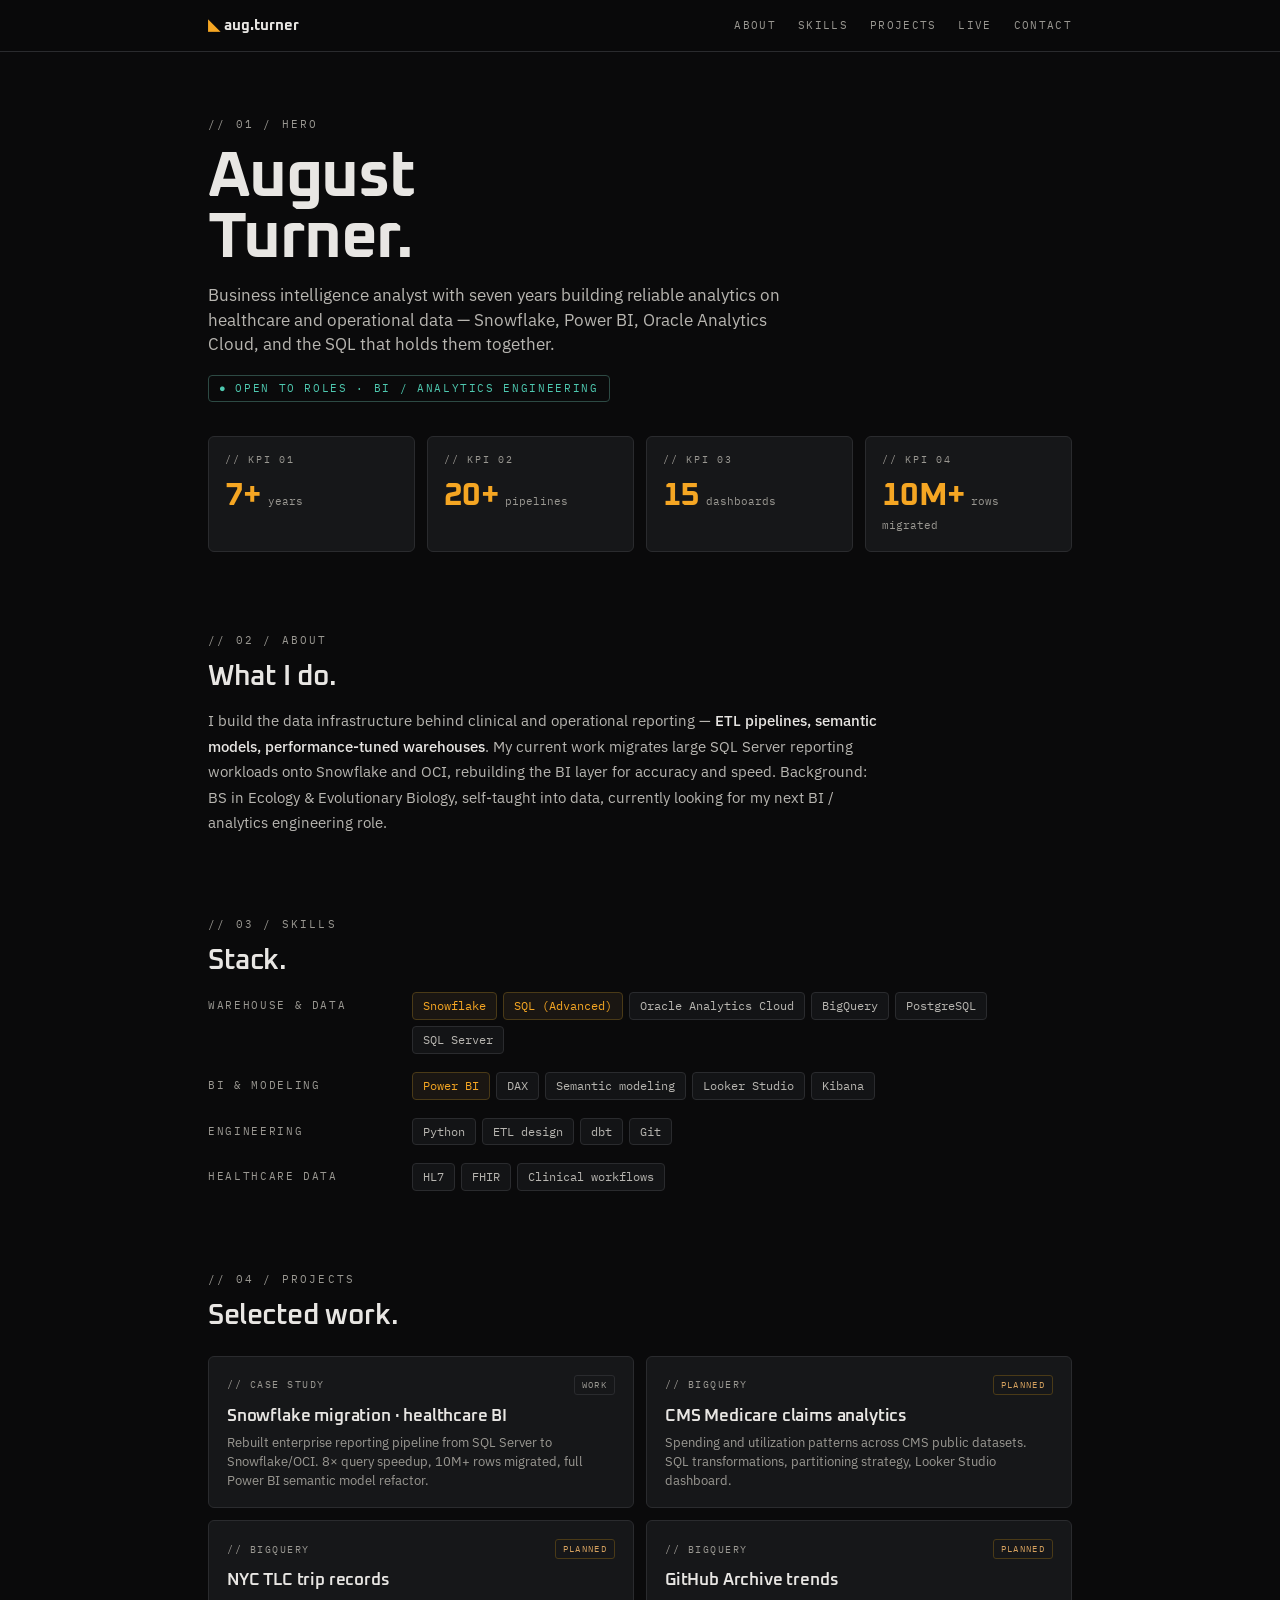
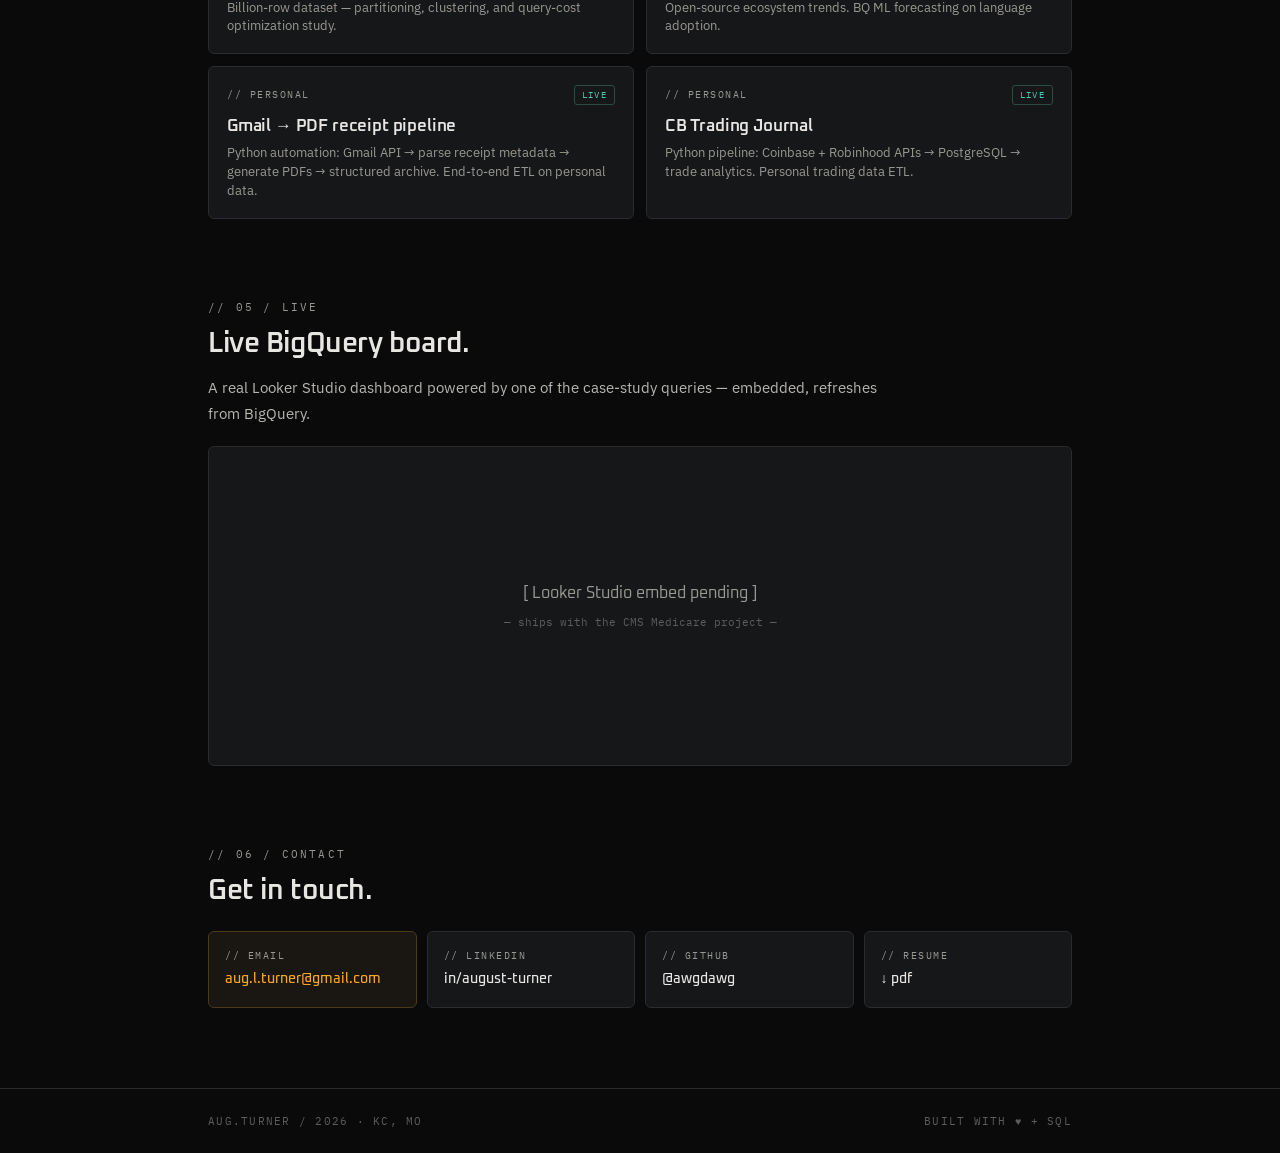
==== index.html @ 04459413 "Add resume PDF + OG image + social meta tags Copy BIA2_resume.pdf to assets/, generate og-image.png " ====
<!doctype html>
<html lang="en">
<head>
  <meta charset="utf-8">
  <meta name="viewport" content="width=device-width,initial-scale=1">
  <title>August Turner · BI / analytics engineering</title>
  <meta name="description" content="Business intelligence analyst with seven years building reliable analytics on healthcare and operational data.">
  <meta property="og:type" content="website">
  <meta property="og:title" content="August Turner · BI / analytics engineering">
  <meta property="og:description" content="Business intelligence analyst with seven years building reliable analytics on healthcare and operational data.">
  <meta property="og:url" content="https://augustturner.dev">
  <meta property="og:image" content="https://augustturner.dev/assets/og-image.png">
  <meta name="twitter:card" content="summary_large_image">
  <meta name="twitter:title" content="August Turner · BI / analytics engineering">
  <meta name="twitter:description" content="Business intelligence analyst with seven years building reliable analytics on healthcare and operational data.">
  <meta name="twitter:image" content="https://augustturner.dev/assets/og-image.png">
  <link rel="stylesheet" href="assets/styles.css">
</head>
<body>
  <nav class="nav">
    <div class="container nav-inner">
      <a href="#" class="nav-brand">aug.turner</a>
      <ul class="nav-links">
        <li><a href="#about">About</a></li>
        <li><a href="#skills">Skills</a></li>
        <li><a href="#projects">Projects</a></li>
        <li><a href="#live">Live</a></li>
        <li><a href="#contact">Contact</a></li>
      </ul>
    </div>
  </nav>

  <main>
    <section id="hero" class="container section hero">
  <div class="section-label">// 01 / hero</div>
  <h1 class="hero-name">August<br>Turner.</h1>
  <p class="hero-tagline">Business intelligence analyst with seven years building reliable analytics on healthcare and operational data — Snowflake, Power BI, Oracle Analytics Cloud, and the SQL that holds them together.</p>
  <span class="status-pill">Open to roles · BI / Analytics Engineering</span>

  <div class="kpi-grid">
    <div class="kpi"><div class="kpi-top"><span>// kpi 01</span></div><div><span class="kpi-val" data-target="7" data-suffix="+">7+</span><span class="kpi-unit">years</span></div></div>
    <div class="kpi"><div class="kpi-top"><span>// kpi 02</span></div><div><span class="kpi-val" data-target="20" data-suffix="+">20+</span><span class="kpi-unit">pipelines</span></div></div>
    <div class="kpi"><div class="kpi-top"><span>// kpi 03</span></div><div><span class="kpi-val" data-target="15">15</span><span class="kpi-unit">dashboards</span></div></div>
    <div class="kpi"><div class="kpi-top"><span>// kpi 04</span></div><div><span class="kpi-val" data-target="10" data-suffix="M+">10M+</span><span class="kpi-unit">rows migrated</span></div></div>
  </div>
</section>
    <section id="about" class="container section">
  <div class="section-label">// 02 / about</div>
  <h2 class="section-title">What I do.</h2>
  <p class="prose">
    I build the data infrastructure behind clinical and operational reporting — <strong>ETL pipelines, semantic models, performance-tuned warehouses</strong>. My current work migrates large SQL Server reporting workloads onto Snowflake and OCI, rebuilding the BI layer for accuracy and speed. Background: BS in Ecology &amp; Evolutionary Biology, self-taught into data, currently looking for my next BI / analytics engineering role.
  </p>
</section>
    <section id="skills" class="container section">
  <div class="section-label">// 03 / skills</div>
  <h2 class="section-title">Stack.</h2>
  <div class="skills-grid">
    <div class="skill-group-label">Warehouse &amp; data</div>
    <div class="pill-row">
      <span class="pill strong">Snowflake</span>
      <span class="pill strong">SQL (Advanced)</span>
      <span class="pill">Oracle Analytics Cloud</span>
      <span class="pill">BigQuery</span>
      <span class="pill">PostgreSQL</span>
      <span class="pill">SQL Server</span>
    </div>

    <div class="skill-group-label">BI &amp; modeling</div>
    <div class="pill-row">
      <span class="pill strong">Power BI</span>
      <span class="pill">DAX</span>
      <span class="pill">Semantic modeling</span>
      <span class="pill">Looker Studio</span>
      <span class="pill">Kibana</span>
    </div>

    <div class="skill-group-label">Engineering</div>
    <div class="pill-row">
      <span class="pill">Python</span>
      <span class="pill">ETL design</span>
      <span class="pill">dbt</span>
      <span class="pill">Git</span>
    </div>

    <div class="skill-group-label">Healthcare data</div>
    <div class="pill-row">
      <span class="pill">HL7</span>
      <span class="pill">FHIR</span>
      <span class="pill">Clinical workflows</span>
    </div>
  </div>
</section>
    <section id="projects" class="container section">
  <div class="section-label">// 04 / projects</div>
  <h2 class="section-title">Selected work.</h2>
  <div class="proj-grid">
    <a class="proj" href="projects/snowflake-migration.html">
      <div class="proj-top"><span>// case study</span><span class="badge work">work</span></div>
      <h3 class="proj-title">Snowflake migration · healthcare BI</h3>
      <p class="proj-desc">Rebuilt enterprise reporting pipeline from SQL Server to Snowflake/OCI. 8× query speedup, 10M+ rows migrated, full Power BI semantic model refactor.</p>
    </a>
    <a class="proj" href="projects/cms-medicare.html">
      <div class="proj-top"><span>// bigquery</span><span class="badge planned">planned</span></div>
      <h3 class="proj-title">CMS Medicare claims analytics</h3>
      <p class="proj-desc">Spending and utilization patterns across CMS public datasets. SQL transformations, partitioning strategy, Looker Studio dashboard.</p>
    </a>
    <a class="proj" href="projects/nyc-taxi.html">
      <div class="proj-top"><span>// bigquery</span><span class="badge planned">planned</span></div>
      <h3 class="proj-title">NYC TLC trip records</h3>
      <p class="proj-desc">Billion-row dataset — partitioning, clustering, and query-cost optimization study.</p>
    </a>
    <a class="proj" href="projects/github-archive.html">
      <div class="proj-top"><span>// bigquery</span><span class="badge planned">planned</span></div>
      <h3 class="proj-title">GitHub Archive trends</h3>
      <p class="proj-desc">Open-source ecosystem trends. BQ ML forecasting on language adoption.</p>
    </a>
    <a class="proj" href="projects/receipts-pipeline.html">
      <div class="proj-top"><span>// personal</span><span class="badge live">live</span></div>
      <h3 class="proj-title">Gmail → PDF receipt pipeline</h3>
      <p class="proj-desc">Python automation: Gmail API → parse receipt metadata → generate PDFs → structured archive. End-to-end ETL on personal data.</p>
    </a>
    <a class="proj" href="projects/cb-trading-journal.html">
      <div class="proj-top"><span>// personal</span><span class="badge live">live</span></div>
      <h3 class="proj-title">CB Trading Journal</h3>
      <p class="proj-desc">Python pipeline: Coinbase + Robinhood APIs → PostgreSQL → trade analytics. Personal trading data ETL.</p>
    </a>
  </div>
</section>
    <section id="live" class="container section">
  <div class="section-label">// 05 / live</div>
  <h2 class="section-title">Live BigQuery board.</h2>
  <p class="prose" style="margin-bottom: 20px;">A real Looker Studio dashboard powered by one of the case-study queries — embedded, refreshes from BigQuery.</p>
  <div class="bq-embed" id="bq-embed">
    <div class="bq-placeholder">
      <div class="bq-placeholder-title">[ Looker Studio embed pending ]</div>
      <div class="bq-placeholder-sub">— ships with the CMS Medicare project —</div>
    </div>
  </div>
</section>
    <section id="contact" class="container section">
  <div class="section-label">// 06 / contact</div>
  <h2 class="section-title">Get in touch.</h2>
  <div class="contact-grid">
    <a class="contact-card cta" href="mailto:aug.l.turner@gmail.com">
      <div class="contact-label">// email</div>
      <div class="contact-val">aug.l.turner@gmail.com</div>
    </a>
    <a class="contact-card" href="https://linkedin.com/in/august-turner-702518123" target="_blank" rel="noopener">
      <div class="contact-label">// linkedin</div>
      <div class="contact-val">in/august-turner</div>
    </a>
    <a class="contact-card" href="https://github.com/awgdawg" target="_blank" rel="noopener">
      <div class="contact-label">// github</div>
      <div class="contact-val">@awgdawg</div>
    </a>
    <a class="contact-card" href="assets/resume.pdf" download>
      <div class="contact-label">// resume</div>
      <div class="contact-val">↓ pdf</div>
    </a>
  </div>
</section>
  </main>

  <footer class="footer">
    <div class="container footer-inner">
      <span>aug.turner / 2026 · KC, MO</span>
      <span>built with ♥ + SQL</span>
    </div>
  </footer>
  <script src="assets/app.js" defer></script>
</body>
</html>
---- assets/styles.css ----
@import url('https://fonts.googleapis.com/css2?family=Oxanium:wght@400;500;600;700&family=IBM+Plex+Mono:wght@400;500&family=IBM+Plex+Sans:wght@400;500;600&display=swap');

:root {
  --bg: #0a0a0b;
  --surface: #161719;
  --surface-deep: #0d0e10;
  --border: #2a2b2e;
  --border-strong: #4a3a17;
  --text: #e8e6e3;
  --text-muted: #b8b6b1;
  --text-dim: #9a9892;
  --text-faint: #5d5d5d;
  --accent: #f5a623;
  --accent-bg: #1a1612;
  --live: #4ec9b0;
  --live-border: #2d4a44;
  --sql-keyword: #c586c0;
  --sql-fn: #4ec9b0;
  --sql-string: #f5a623;

  --font-display: 'Oxanium', sans-serif;
  --font-body: 'IBM Plex Sans', sans-serif;
  --font-mono: 'IBM Plex Mono', monospace;

  --container-max: 920px;
  --container-pad: 28px;
}

*, *::before, *::after { box-sizing: border-box; }

html { scroll-behavior: smooth; }

body {
  margin: 0;
  background: var(--bg);
  color: var(--text);
  font-family: var(--font-body);
  font-size: 15px;
  line-height: 1.55;
  -webkit-font-smoothing: antialiased;
}

h1, h2, h3, h4 {
  font-family: var(--font-display);
  font-weight: 600;
  letter-spacing: -0.01em;
  margin: 0;
}

p { margin: 0; }
a { color: inherit; text-decoration: none; }

.container {
  max-width: var(--container-max);
  margin: 0 auto;
  padding: 0 var(--container-pad);
}

.mono { font-family: var(--font-mono); }
.display { font-family: var(--font-display); }

.section-label {
  font-family: var(--font-mono);
  font-size: 11px;
  letter-spacing: 0.2em;
  text-transform: uppercase;
  color: var(--text-dim);
  margin-bottom: 14px;
}

::selection { background: var(--accent); color: #0a0a0b; }

/* ===== Nav ===== */
.nav {
  position: sticky;
  top: 0;
  z-index: 50;
  background: rgba(10, 10, 11, 0.92);
  backdrop-filter: blur(8px);
  border-bottom: 1px solid var(--border);
}
.nav-inner {
  display: flex;
  align-items: center;
  justify-content: space-between;
  padding-top: 14px;
  padding-bottom: 14px;
}
.nav-brand {
  font-family: var(--font-display);
  font-weight: 700;
  font-size: 15px;
}
.nav-brand::before { content: '◣ '; color: var(--accent); }
.nav-links {
  display: flex;
  gap: 22px;
  list-style: none;
  padding: 0;
  margin: 0;
  font-family: var(--font-mono);
  font-size: 11px;
  letter-spacing: 0.12em;
  text-transform: uppercase;
}
.nav-links a {
  color: var(--text-dim);
  padding-bottom: 2px;
  border-bottom: 1px solid transparent;
  transition: color 0.15s, border-color 0.15s;
}
.nav-links a:hover { color: var(--text); }
.nav-links a.active { color: var(--text); border-bottom-color: var(--accent); }

/* ===== Section spacing ===== */
.section { padding-top: 56px; padding-bottom: 24px; }
.section-title { font-size: 28px; line-height: 1.05; letter-spacing: -0.015em; margin-bottom: 16px; }

/* ===== Footer ===== */
.footer {
  border-top: 1px solid var(--border);
  margin-top: 56px;
}
.footer-inner {
  display: flex;
  justify-content: space-between;
  padding-top: 24px;
  padding-bottom: 24px;
  font-family: var(--font-mono);
  font-size: 10.5px;
  color: var(--text-faint);
  letter-spacing: 0.12em;
  text-transform: uppercase;
}

/* ===== Hero ===== */
.hero { padding-top: 64px; }
.hero-name {
  font-family: var(--font-display);
  font-weight: 700;
  font-size: 64px;
  line-height: 0.95;
  letter-spacing: -0.025em;
  margin: 12px 0 14px;
}
.hero-tagline {
  font-size: 17px;
  line-height: 1.45;
  color: var(--text-muted);
  max-width: 580px;
}
.status-pill {
  display: inline-flex;
  align-items: center;
  gap: 8px;
  font-family: var(--font-mono);
  font-size: 11px;
  letter-spacing: 0.15em;
  color: var(--live);
  text-transform: uppercase;
  padding: 4px 10px;
  border: 1px solid var(--live-border);
  border-radius: 4px;
  margin-top: 18px;
}
.status-pill::before { content: '●'; animation: pulse 2s ease-in-out infinite; }
@keyframes pulse { 0%, 100% { opacity: 1; } 50% { opacity: 0.4; } }
@media (prefers-reduced-motion: reduce) {
  .status-pill::before { animation: none; }
}

/* ===== KPI grid ===== */
.kpi-grid {
  display: grid;
  grid-template-columns: repeat(4, 1fr);
  gap: 12px;
  margin-top: 34px;
}
.kpi {
  background: var(--surface);
  border: 1px solid var(--border);
  border-radius: 6px;
  padding: 16px;
  transition: border-color 0.15s;
}
.kpi:hover { border-color: var(--border-strong); }
.kpi-top {
  font-family: var(--font-mono);
  font-size: 9.5px;
  letter-spacing: 0.18em;
  text-transform: uppercase;
  color: var(--text-dim);
  margin-bottom: 12px;
  display: flex;
  justify-content: space-between;
}
.kpi-val {
  font-family: var(--font-display);
  font-weight: 700;
  font-size: 32px;
  color: var(--accent);
  line-height: 1;
  letter-spacing: -0.02em;
}
.kpi-unit {
  font-family: var(--font-mono);
  font-size: 11px;
  color: var(--text-dim);
  margin-left: 6px;
}

.prose {
  font-size: 15px;
  line-height: 1.7;
  color: var(--text-muted);
  max-width: 680px;
}
.prose strong { color: var(--text); font-weight: 500; }

/* ===== Skills Grid ===== */
.skills-grid {
  display: grid;
  grid-template-columns: 180px 1fr;
  gap: 18px 24px;
  align-items: start;
  margin-top: 8px;
}
.skill-group-label {
  font-family: var(--font-mono);
  font-size: 11px;
  letter-spacing: 0.15em;
  color: var(--text-dim);
  text-transform: uppercase;
  padding-top: 5px;
}
.pill-row {
  display: flex;
  flex-wrap: wrap;
  gap: 6px;
}
.pill {
  display: inline-block;
  padding: 4px 10px;
  border: 1px solid var(--border);
  border-radius: 4px;
  font-family: var(--font-mono);
  font-size: 11.5px;
  color: var(--text-muted);
  background: #131416;
}
.pill.strong {
  color: var(--accent);
  border-color: var(--border-strong);
  background: var(--accent-bg);
}

/* ===== Projects Grid ===== */
.proj-grid {
  display: grid;
  grid-template-columns: 1fr 1fr;
  gap: 12px;
  margin-top: 24px;
}
.proj {
  background: var(--surface);
  border: 1px solid var(--border);
  border-radius: 6px;
  padding: 18px;
  min-height: 130px;
  display: block;
  transition: border-color 0.15s, transform 0.15s;
}
.proj:hover { border-color: var(--border-strong); transform: translateY(-1px); }
.proj-top {
  display: flex;
  justify-content: space-between;
  align-items: center;
  font-family: var(--font-mono);
  font-size: 10px;
  letter-spacing: 0.15em;
  text-transform: uppercase;
  color: var(--text-dim);
  margin-bottom: 12px;
}
.proj-title {
  font-family: var(--font-display);
  font-weight: 600;
  font-size: 17px;
  line-height: 1.2;
  margin-bottom: 6px;
}
.proj-desc {
  font-size: 12.5px;
  color: var(--text-dim);
  line-height: 1.5;
}
.badge {
  font-family: var(--font-mono);
  font-size: 9px;
  letter-spacing: 0.15em;
  padding: 2px 7px;
  border-radius: 3px;
  border: 1px solid var(--border);
  color: var(--text-dim);
}
.badge.live { color: var(--live); border-color: var(--live-border); }
.badge.planned { color: #d4a05e; border-color: var(--border-strong); }
.badge.work { color: var(--text-dim); border-color: var(--border); }

/* ===== BigQuery Embed ===== */
.bq-embed {
  background: var(--surface);
  border: 1px solid var(--border);
  border-radius: 6px;
  height: 320px;
  overflow: hidden;
}
/* When live, replace .bq-placeholder with:
   <iframe src="LOOKER_STUDIO_PUBLIC_URL" style="width:100%;height:100%;border:0;" loading="lazy"></iframe>
*/
.bq-placeholder {
  height: 100%;
  display: flex;
  flex-direction: column;
  align-items: center;
  justify-content: center;
  gap: 8px;
  color: var(--text-faint);
  font-family: var(--font-mono);
  font-size: 11px;
}
.bq-placeholder-title {
  font-family: var(--font-display);
  font-size: 16px;
  color: var(--text-dim);
}

/* ===== Contact Grid ===== */
.contact-grid {
  display: grid;
  grid-template-columns: repeat(4, 1fr);
  gap: 10px;
  margin-top: 24px;
}
.contact-card {
  background: var(--surface);
  border: 1px solid var(--border);
  border-radius: 6px;
  padding: 16px;
  display: block;
  transition: border-color 0.15s;
}
.contact-card:hover { border-color: var(--border-strong); }
.contact-card.cta { background: var(--accent-bg); border-color: var(--border-strong); }
.contact-card.cta .contact-val { color: var(--accent); }
.contact-label {
  font-family: var(--font-mono);
  font-size: 10px;
  letter-spacing: 0.15em;
  color: var(--text-dim);
  text-transform: uppercase;
  margin-bottom: 6px;
}
.contact-val {
  font-family: var(--font-display);
  font-weight: 500;
  font-size: 14px;
  color: var(--text);
}

/* ===== Scroll reveal ===== */
.reveal { opacity: 0; transform: translateY(8px); transition: opacity 0.5s ease, transform 0.5s ease; }
.reveal-in { opacity: 1; transform: translateY(0); }
@media (prefers-reduced-motion: reduce) {
  .reveal, .reveal-in { opacity: 1; transform: none; transition: none; }
  .status-pill::before { animation: none; }
}

/* ===== Responsive ===== */
@media (max-width: 767px) {
  :root { --container-pad: 18px; }

  .nav-links { gap: 14px; font-size: 10px; }
  .nav-links a { white-space: nowrap; }

  .hero-name { font-size: 44px; }
  .hero-tagline { font-size: 15px; }

  .kpi-grid { grid-template-columns: 1fr 1fr; }
  .kpi-val { font-size: 26px; }

  .skills-grid { grid-template-columns: 1fr; gap: 6px 0; }
  .skill-group-label { padding-top: 14px; }
  .skill-group-label:first-child { padding-top: 0; }

  .proj-grid { grid-template-columns: 1fr; }

  .contact-grid { grid-template-columns: 1fr 1fr; }

  .footer-inner { flex-direction: column; gap: 6px; text-align: center; }
  .section-title { font-size: 22px; }
  .bq-embed { height: 240px; }
}

@media (max-width: 480px) {
  .nav-links { display: none; }
}

/* ===== Case study page ===== */
.cs-container { max-width: 1100px; margin: 0 auto; padding: 0 var(--container-pad); }

.cs-header { padding: 56px 0 32px; border-bottom: 1px solid var(--border); }
.cs-crumb {
  font-family: var(--font-mono);
  font-size: 11px;
  letter-spacing: 0.18em;
  color: var(--text-dim);
  text-transform: uppercase;
  margin-bottom: 14px;
}
.cs-title {
  font-family: var(--font-display);
  font-weight: 700;
  font-size: 44px;
  line-height: 1.05;
  letter-spacing: -0.02em;
  margin: 0 0 14px;
}
.cs-subtitle { font-size: 16px; color: var(--text-muted); max-width: 720px; line-height: 1.5; }

.cs-meta { display: flex; gap: 28px; margin-top: 26px; padding-top: 22px; border-top: 1px solid #1a1b1d; flex-wrap: wrap; }
.cs-meta-item .lbl {
  font-family: var(--font-mono);
  font-size: 10px;
  letter-spacing: 0.18em;
  color: var(--text-dim);
  text-transform: uppercase;
  margin-bottom: 4px;
}
.cs-meta-item .val { font-family: var(--font-display); font-weight: 500; font-size: 14px; }

.cs-body { display: grid; grid-template-columns: 220px 1fr; gap: 56px; padding: 40px 0 80px; }
.cs-toc { position: sticky; top: 80px; align-self: start; }
.cs-toc .toc-label {
  font-family: var(--font-mono);
  font-size: 10px;
  letter-spacing: 0.2em;
  color: var(--text-dim);
  text-transform: uppercase;
  margin-bottom: 14px;
}
.cs-toc ul { list-style: none; padding: 0; margin: 0; }
.cs-toc li {
  font-family: var(--font-mono);
  font-size: 12px;
  padding: 7px 0 7px 14px;
  border-left: 1px solid var(--border);
  color: var(--text-dim);
}
.cs-toc li.active { color: var(--accent); border-left-color: var(--accent); }
.cs-toc a { color: inherit; display: block; }

.cs-section { margin-bottom: 48px; scroll-margin-top: 80px; }
.cs-section-num {
  font-family: var(--font-mono);
  font-size: 11px;
  letter-spacing: 0.2em;
  color: var(--text-dim);
  text-transform: uppercase;
  margin-bottom: 10px;
}
.cs-section h2 { font-size: 26px; line-height: 1.1; margin-bottom: 16px; }
.cs-section p { font-size: 15px; line-height: 1.7; color: var(--text-muted); margin: 0 0 14px; max-width: 640px; }
.cs-section strong { color: var(--text); font-weight: 500; }
.cs-section ul { list-style: none; padding: 0; margin: 8px 0 14px; }
.cs-section ul li {
  font-size: 14.5px;
  color: var(--text-muted);
  padding: 5px 0 5px 24px;
  position: relative;
  line-height: 1.55;
  max-width: 640px;
}
.cs-section ul li::before {
  content: '→';
  position: absolute;
  left: 0;
  color: var(--accent);
  font-family: var(--font-mono);
}

.code-block {
  background: var(--surface-deep);
  border: 1px solid var(--border);
  border-radius: 6px;
  padding: 16px 18px;
  font-family: var(--font-mono);
  font-size: 12.5px;
  line-height: 1.6;
  margin: 20px 0;
  max-width: 720px;
  overflow-x: auto;
  white-space: pre;
}
.sql-keyword { color: var(--sql-keyword); }
.sql-fn { color: var(--sql-fn); }
.sql-string { color: var(--sql-string); }
.sql-comment { color: var(--text-faint); font-style: italic; }

.outcome-grid {
  display: grid;
  grid-template-columns: repeat(3, 1fr);
  gap: 12px;
  max-width: 640px;
  margin: 16px 0 8px;
}
.outcome {
  background: var(--surface);
  border: 1px solid var(--border);
  border-radius: 6px;
  padding: 14px;
}
.outcome .lbl {
  font-family: var(--font-mono);
  font-size: 10px;
  letter-spacing: 0.15em;
  color: var(--text-dim);
  text-transform: uppercase;
  margin-bottom: 8px;
}
.outcome .val { font-family: var(--font-display); font-weight: 700; font-size: 24px; color: var(--accent); line-height: 1; }

.link-row { display: flex; gap: 10px; max-width: 640px; flex-wrap: wrap; }
.link-card {
  flex: 1 1 200px;
  background: var(--surface);
  border: 1px solid var(--border);
  border-radius: 6px;
  padding: 14px;
}
.link-card .lbl {
  font-family: var(--font-mono);
  font-size: 10px;
  letter-spacing: 0.15em;
  color: var(--text-dim);
  text-transform: uppercase;
  margin-bottom: 6px;
}
.link-card .val { font-family: var(--font-display); font-weight: 500; font-size: 13px; color: var(--accent); }

/* Case study mobile */
@media (max-width: 767px) {
  .cs-title { font-size: 32px; }
  .cs-body { grid-template-columns: 1fr; gap: 24px; }
  .cs-toc { position: static; }
  .cs-toc ul { display: flex; flex-wrap: wrap; gap: 6px; }
  .cs-toc li { border-left: none; padding: 4px 8px; border: 1px solid var(--border); border-radius: 3px; }
  .outcome-grid { grid-template-columns: 1fr 1fr; }
  .cs-meta { gap: 18px; }
}

/* In-development banner */
.dev-banner {
  background: var(--accent-bg);
  border: 1px solid var(--border-strong);
  border-radius: 6px;
  padding: 12px 16px;
  font-family: var(--font-mono);
  font-size: 12px;
  color: var(--accent);
  margin-bottom: 24px;
  max-width: 640px;
}
.dev-banner::before { content: '⚙ '; }
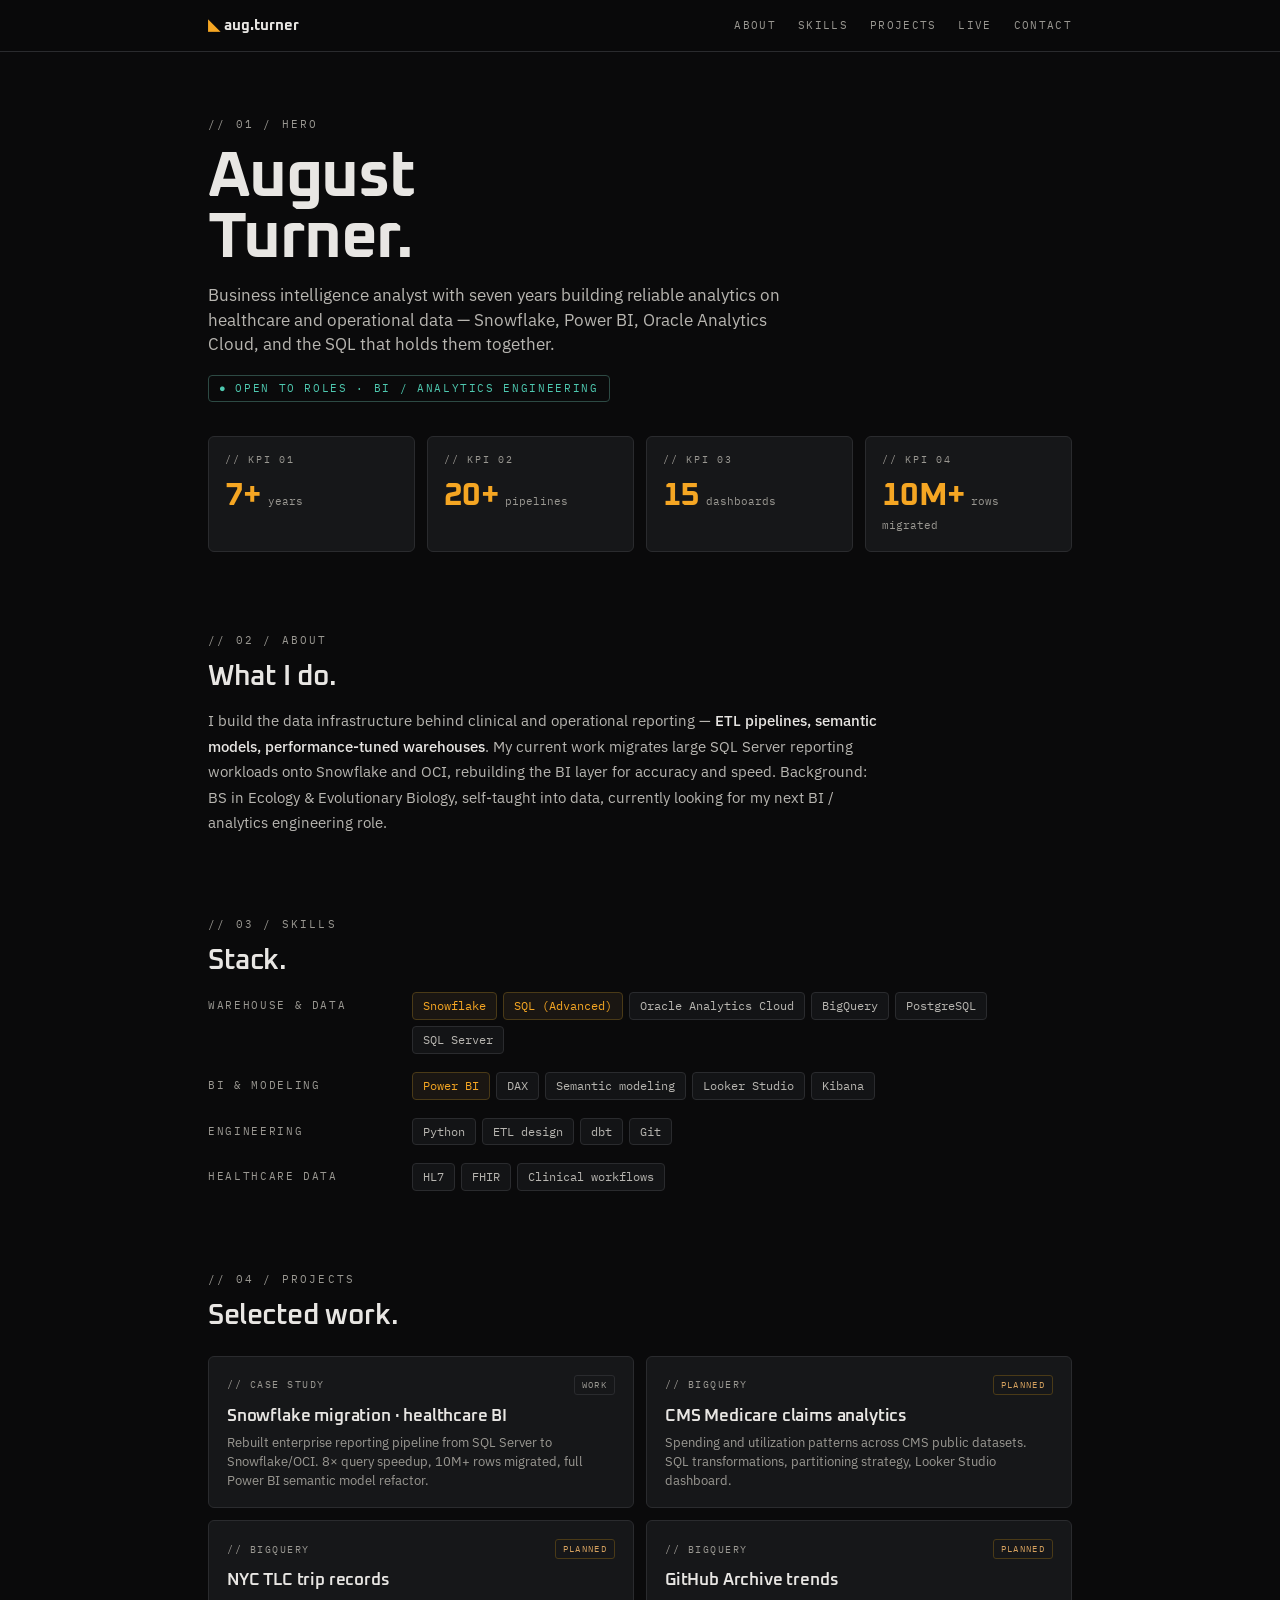
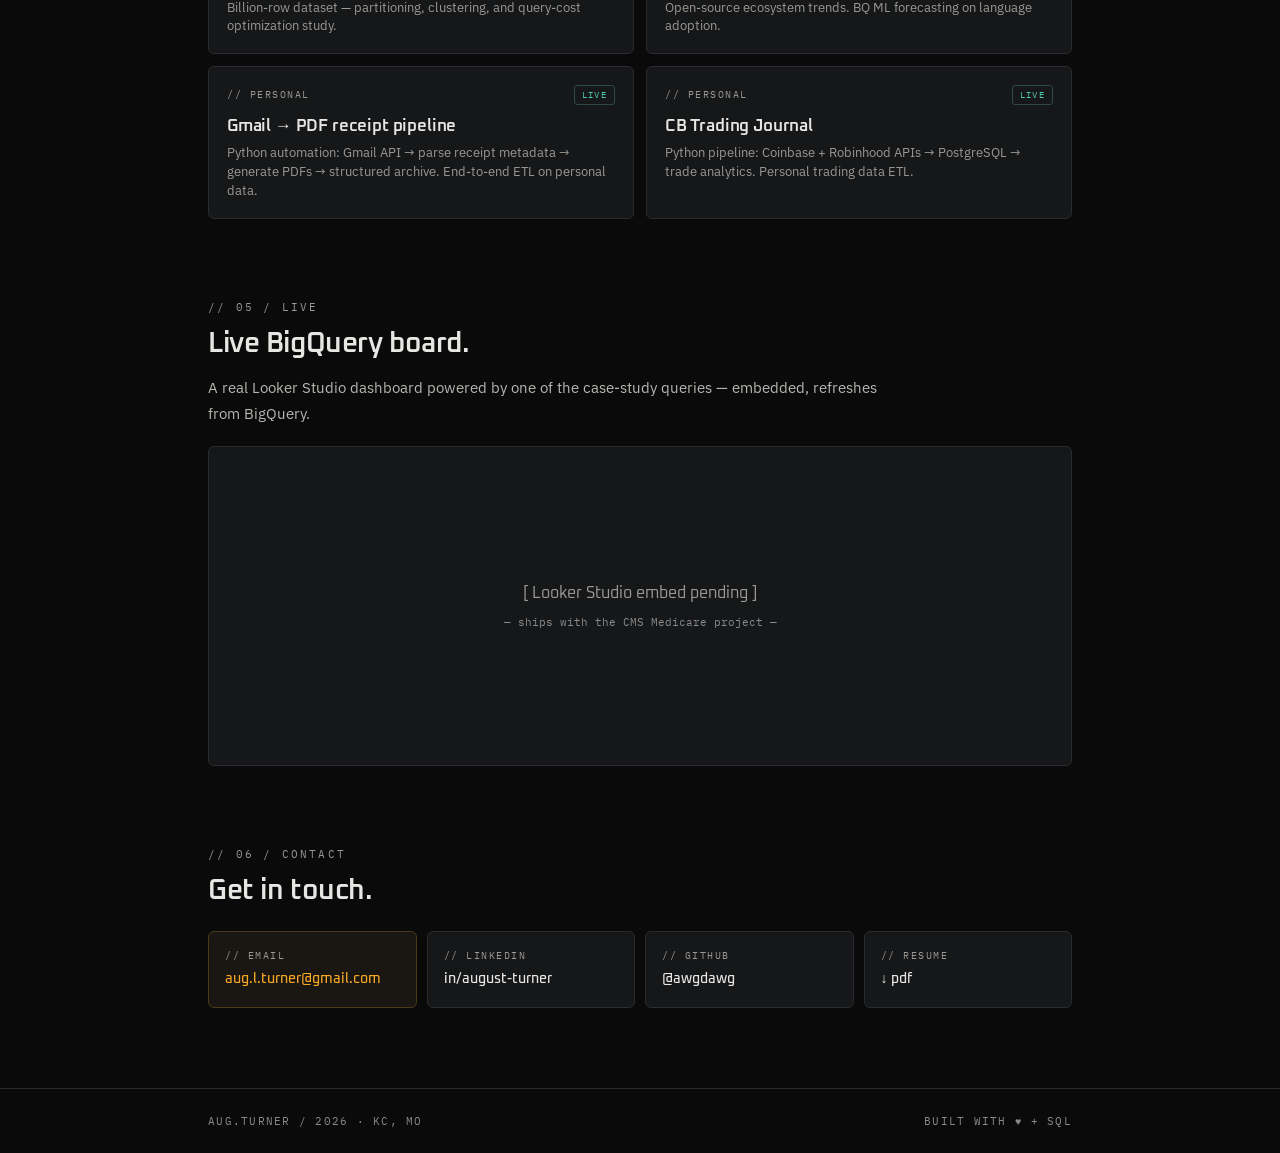
==== commit 75984148: "Move Google Fonts from CSS @import to HTML <link> preload The @import in styles.css was a render-blo" ====
--- a/index.html
+++ b/index.html
@@ -14,9 +14,13 @@
   <meta name="twitter:title" content="August Turner · BI / analytics engineering">
   <meta name="twitter:description" content="Business intelligence analyst with seven years building reliable analytics on healthcare and operational data.">
   <meta name="twitter:image" content="https://augustturner.dev/assets/og-image.png">
+  <link rel="preconnect" href="https://fonts.googleapis.com">
+  <link rel="preconnect" href="https://fonts.gstatic.com" crossorigin>
+  <link rel="stylesheet" href="https://fonts.googleapis.com/css2?family=Oxanium:wght@400;500;600;700&family=IBM+Plex+Mono:wght@400;500&family=IBM+Plex+Sans:wght@400;500;600&display=swap">
   <link rel="stylesheet" href="assets/styles.css">
 </head>
 <body>
+  <a class="skip-link" href="#main">Skip to content</a>
   <nav class="nav">
     <div class="container nav-inner">
       <a href="#" class="nav-brand">aug.turner</a>
@@ -30,7 +34,7 @@
     </div>
   </nav>
 
-  <main>
+  <main id="main">
     <section id="hero" class="container section hero">
   <div class="section-label">// 01 / hero</div>
   <h1 class="hero-name">August<br>Turner.</h1>
--- a/assets/styles.css
+++ b/assets/styles.css
@@ -1,5 +1,3 @@
-@import url('https://fonts.googleapis.com/css2?family=Oxanium:wght@400;500;600;700&family=IBM+Plex+Mono:wght@400;500&family=IBM+Plex+Sans:wght@400;500;600&display=swap');
-
 :root {
   --bg: #0a0a0b;
   --surface: #161719;
@@ -9,7 +7,7 @@
   --text: #e8e6e3;
   --text-muted: #b8b6b1;
   --text-dim: #9a9892;
-  --text-faint: #5d5d5d;
+  --text-faint: #8a8a8a;
   --accent: #f5a623;
   --accent-bg: #1a1612;
   --live: #4ec9b0;
@@ -573,3 +571,21 @@
 }
 .dev-banner::before { content: '⚙ '; }
 
+/* ===== Skip nav (accessibility) ===== */
+.skip-link {
+  position: absolute;
+  top: -40px;
+  left: 0;
+  background: var(--accent);
+  color: var(--bg);
+  padding: 8px 12px;
+  font-family: var(--font-mono);
+  font-size: 12px;
+  letter-spacing: 0.12em;
+  text-transform: uppercase;
+  border-radius: 0 0 4px 0;
+  z-index: 100;
+  transition: top 0.15s;
+}
+.skip-link:focus { top: 0; outline: none; }
+
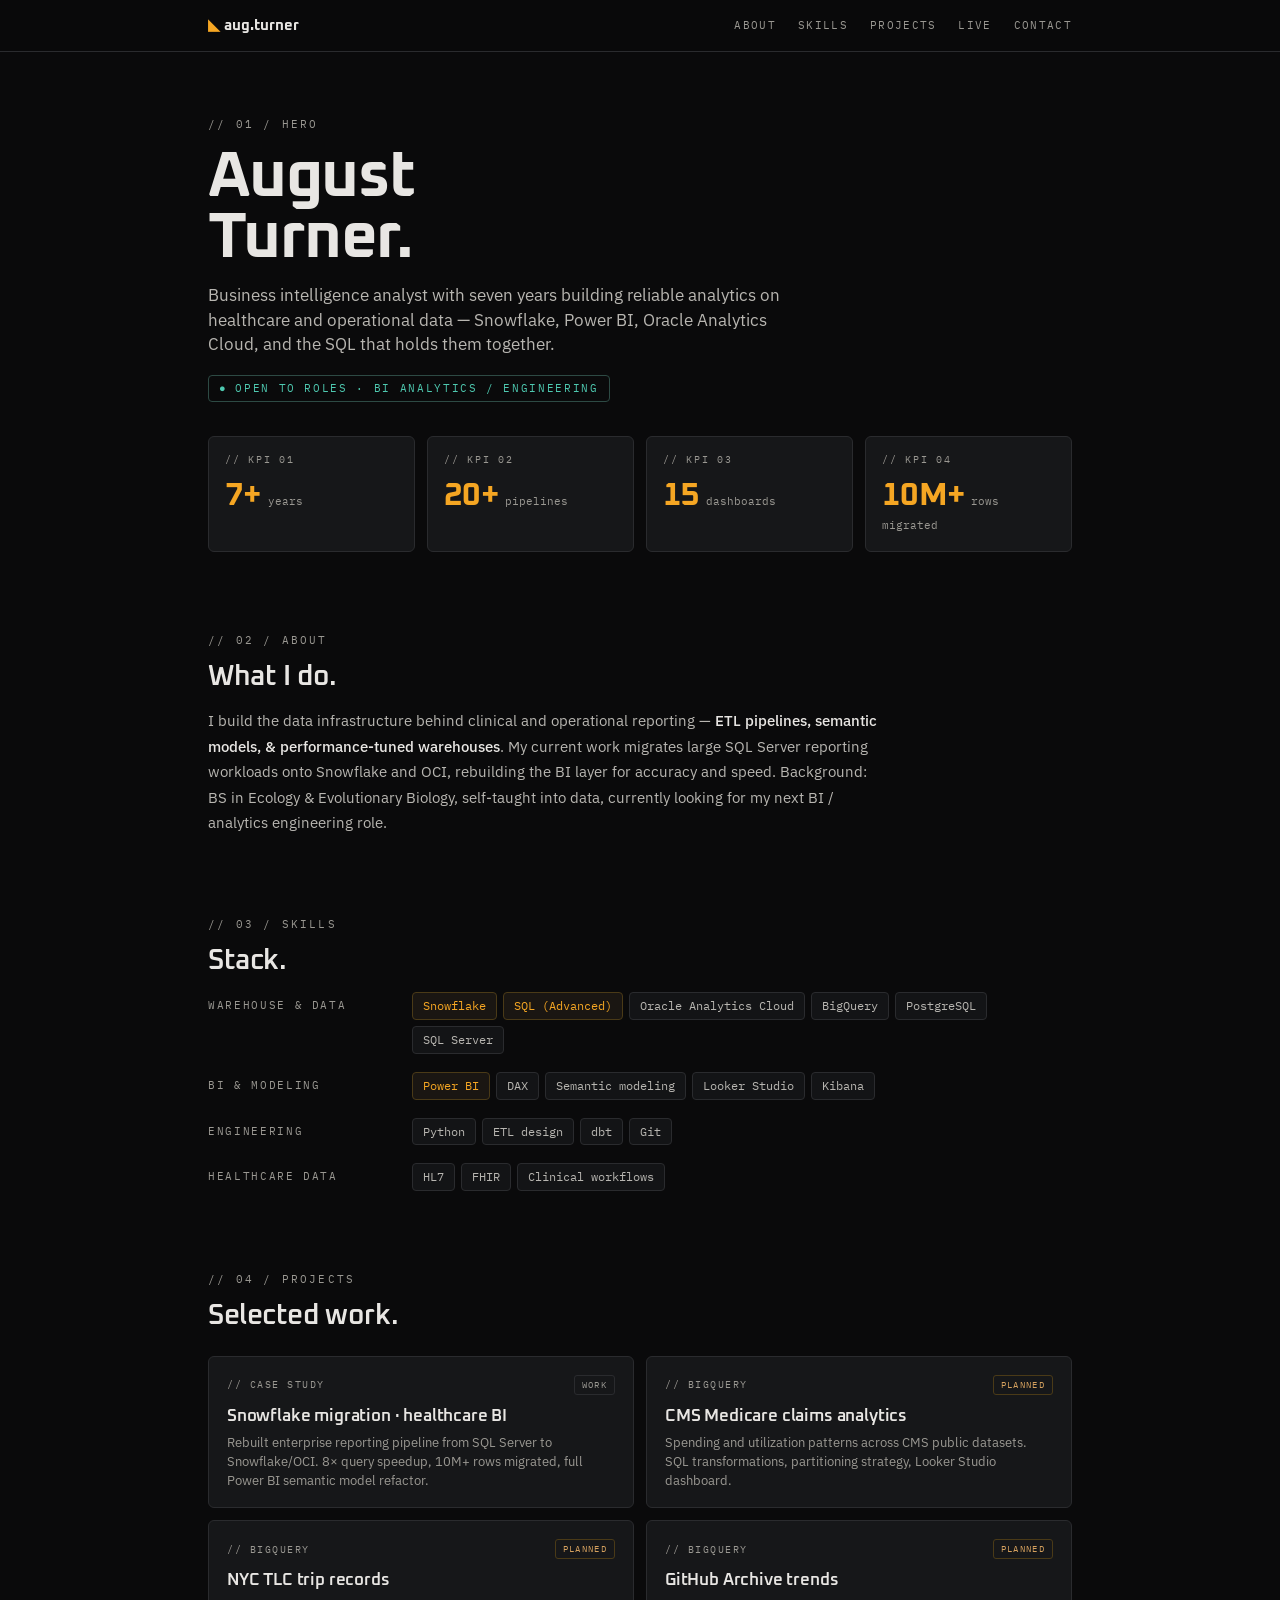
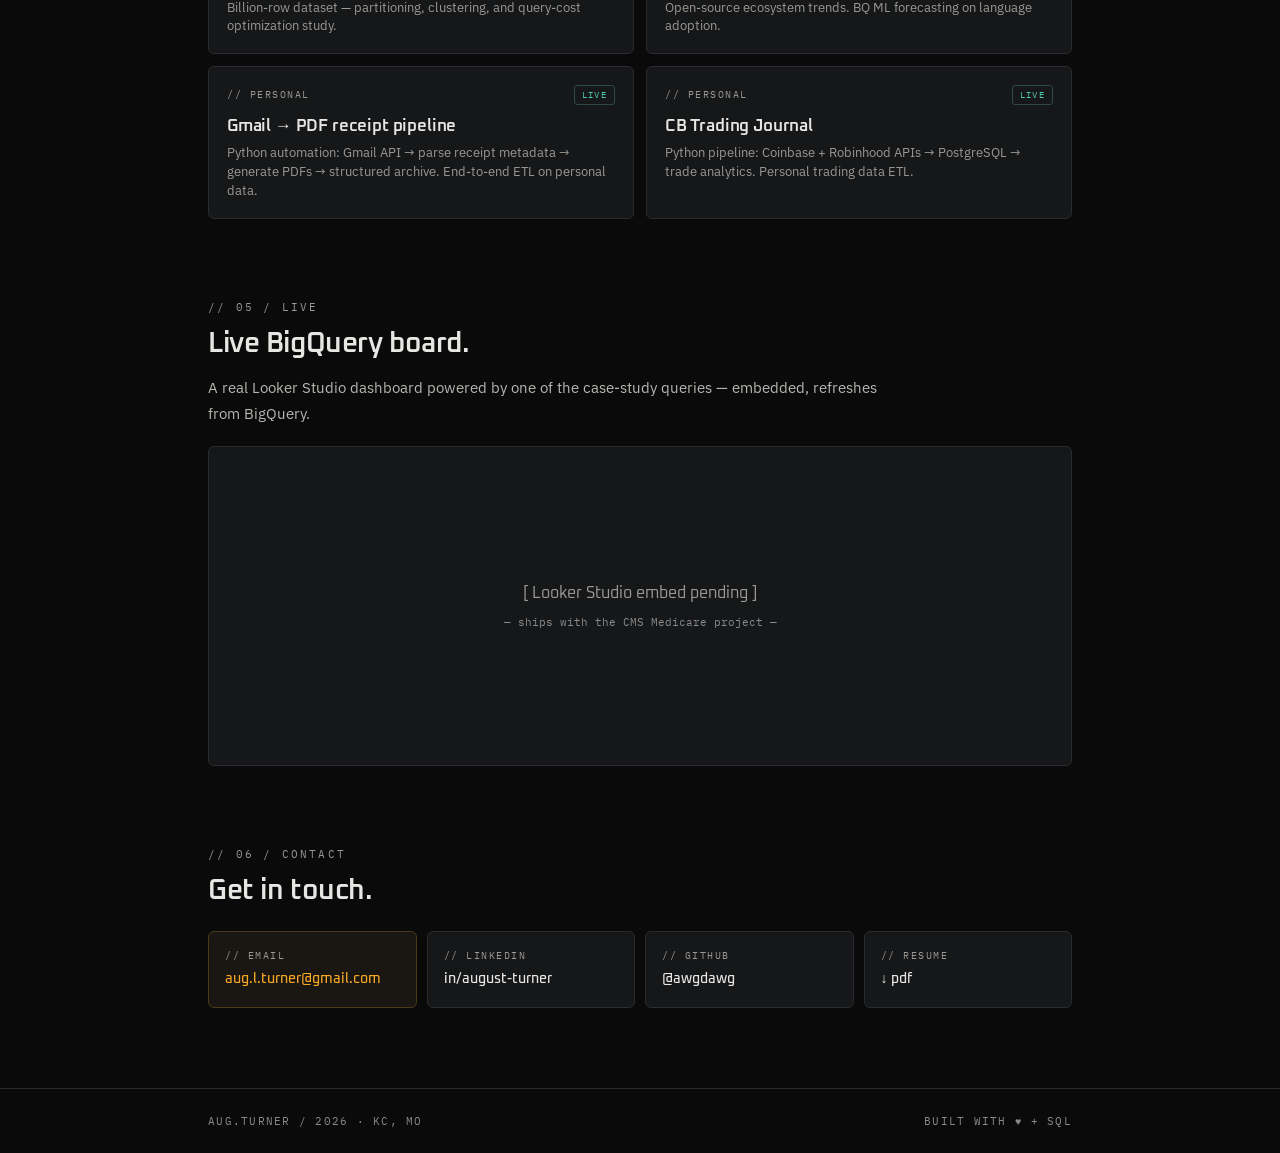
==== commit dd02e47a: "Refine hero copy: status pill + about ampersand" ====
--- a/index.html
+++ b/index.html
@@ -39,7 +39,7 @@
   <div class="section-label">// 01 / hero</div>
   <h1 class="hero-name">August<br>Turner.</h1>
   <p class="hero-tagline">Business intelligence analyst with seven years building reliable analytics on healthcare and operational data — Snowflake, Power BI, Oracle Analytics Cloud, and the SQL that holds them together.</p>
-  <span class="status-pill">Open to roles · BI / Analytics Engineering</span>
+  <span class="status-pill">Open to roles · BI Analytics / Engineering</span>
 
   <div class="kpi-grid">
     <div class="kpi"><div class="kpi-top"><span>// kpi 01</span></div><div><span class="kpi-val" data-target="7" data-suffix="+">7+</span><span class="kpi-unit">years</span></div></div>
@@ -52,7 +52,7 @@
   <div class="section-label">// 02 / about</div>
   <h2 class="section-title">What I do.</h2>
   <p class="prose">
-    I build the data infrastructure behind clinical and operational reporting — <strong>ETL pipelines, semantic models, performance-tuned warehouses</strong>. My current work migrates large SQL Server reporting workloads onto Snowflake and OCI, rebuilding the BI layer for accuracy and speed. Background: BS in Ecology &amp; Evolutionary Biology, self-taught into data, currently looking for my next BI / analytics engineering role.
+    I build the data infrastructure behind clinical and operational reporting — <strong>ETL pipelines, semantic models, &amp; performance-tuned warehouses</strong>. My current work migrates large SQL Server reporting workloads onto Snowflake and OCI, rebuilding the BI layer for accuracy and speed. Background: BS in Ecology &amp; Evolutionary Biology, self-taught into data, currently looking for my next BI / analytics engineering role.
   </p>
 </section>
     <section id="skills" class="container section">
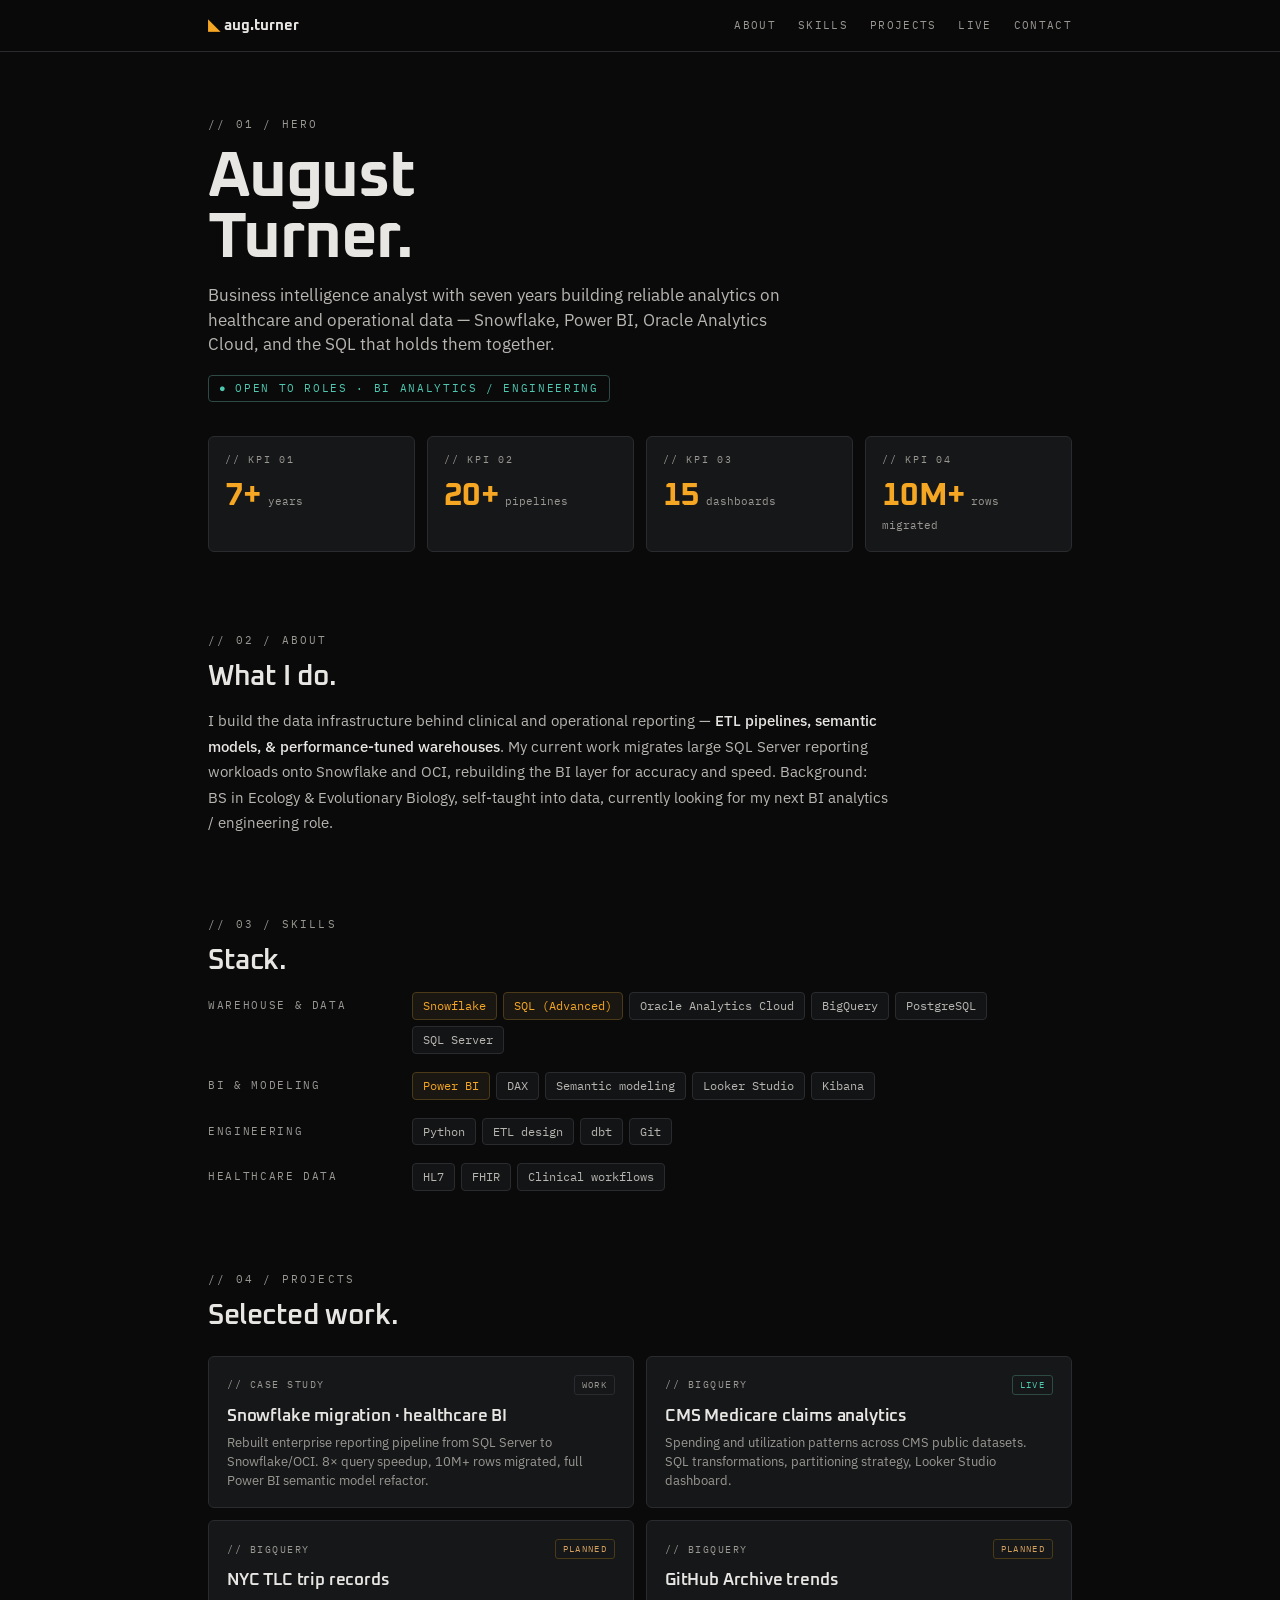
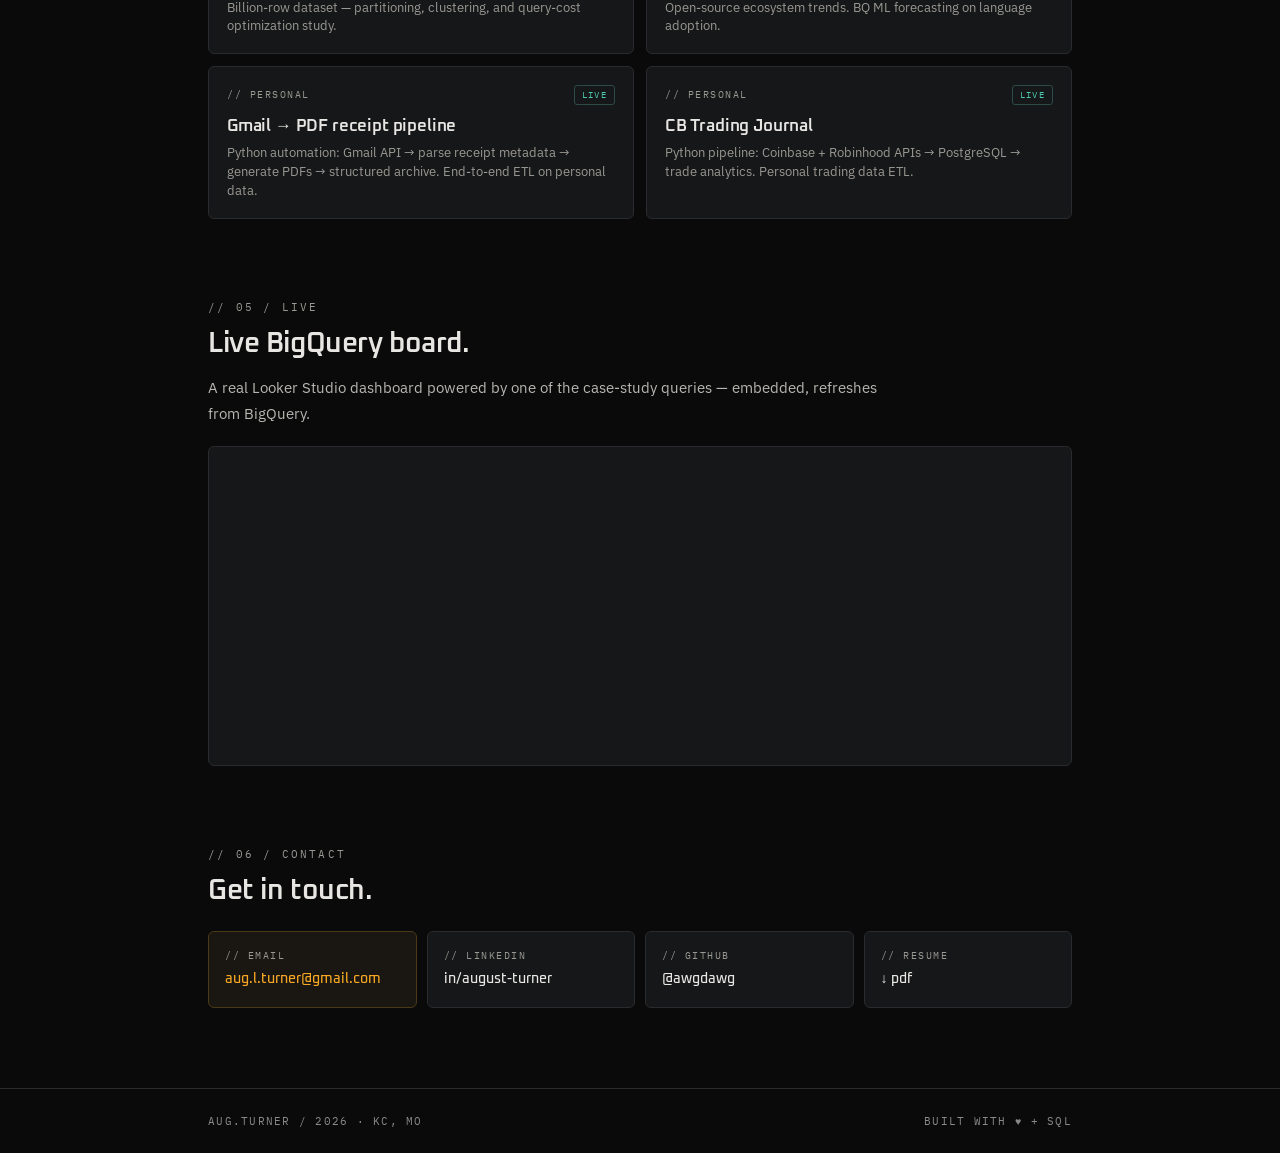
==== commit 042430b2: "Ship CMS Medicare BQ project: real case study + live dashboard embed" ====
--- a/index.html
+++ b/index.html
@@ -52,7 +52,7 @@
   <div class="section-label">// 02 / about</div>
   <h2 class="section-title">What I do.</h2>
   <p class="prose">
-    I build the data infrastructure behind clinical and operational reporting — <strong>ETL pipelines, semantic models, &amp; performance-tuned warehouses</strong>. My current work migrates large SQL Server reporting workloads onto Snowflake and OCI, rebuilding the BI layer for accuracy and speed. Background: BS in Ecology &amp; Evolutionary Biology, self-taught into data, currently looking for my next BI / analytics engineering role.
+    I build the data infrastructure behind clinical and operational reporting — <strong>ETL pipelines, semantic models, &amp; performance-tuned warehouses</strong>. My current work migrates large SQL Server reporting workloads onto Snowflake and OCI, rebuilding the BI layer for accuracy and speed. Background: BS in Ecology &amp; Evolutionary Biology, self-taught into data, currently looking for my next BI analytics / engineering role.
   </p>
 </section>
     <section id="skills" class="container section">
@@ -104,7 +104,7 @@
       <p class="proj-desc">Rebuilt enterprise reporting pipeline from SQL Server to Snowflake/OCI. 8× query speedup, 10M+ rows migrated, full Power BI semantic model refactor.</p>
     </a>
     <a class="proj" href="projects/cms-medicare.html">
-      <div class="proj-top"><span>// bigquery</span><span class="badge planned">planned</span></div>
+      <div class="proj-top"><span>// bigquery</span><span class="badge live">live</span></div>
       <h3 class="proj-title">CMS Medicare claims analytics</h3>
       <p class="proj-desc">Spending and utilization patterns across CMS public datasets. SQL transformations, partitioning strategy, Looker Studio dashboard.</p>
     </a>
@@ -135,10 +135,11 @@
   <h2 class="section-title">Live BigQuery board.</h2>
   <p class="prose" style="margin-bottom: 20px;">A real Looker Studio dashboard powered by one of the case-study queries — embedded, refreshes from BigQuery.</p>
   <div class="bq-embed" id="bq-embed">
-    <div class="bq-placeholder">
-      <div class="bq-placeholder-title">[ Looker Studio embed pending ]</div>
-      <div class="bq-placeholder-sub">— ships with the CMS Medicare project —</div>
-    </div>
+    <iframe src="https://datastudio.google.com/embed/reporting/e620b108-dee9-4f15-923f-5cb0d60b7331/page/rAQzF"
+            style="width:100%;height:100%;border:0;"
+            loading="lazy"
+            title="CMS Medicare cost-payment gap dashboard"
+            allowfullscreen></iframe>
   </div>
 </section>
     <section id="contact" class="container section">
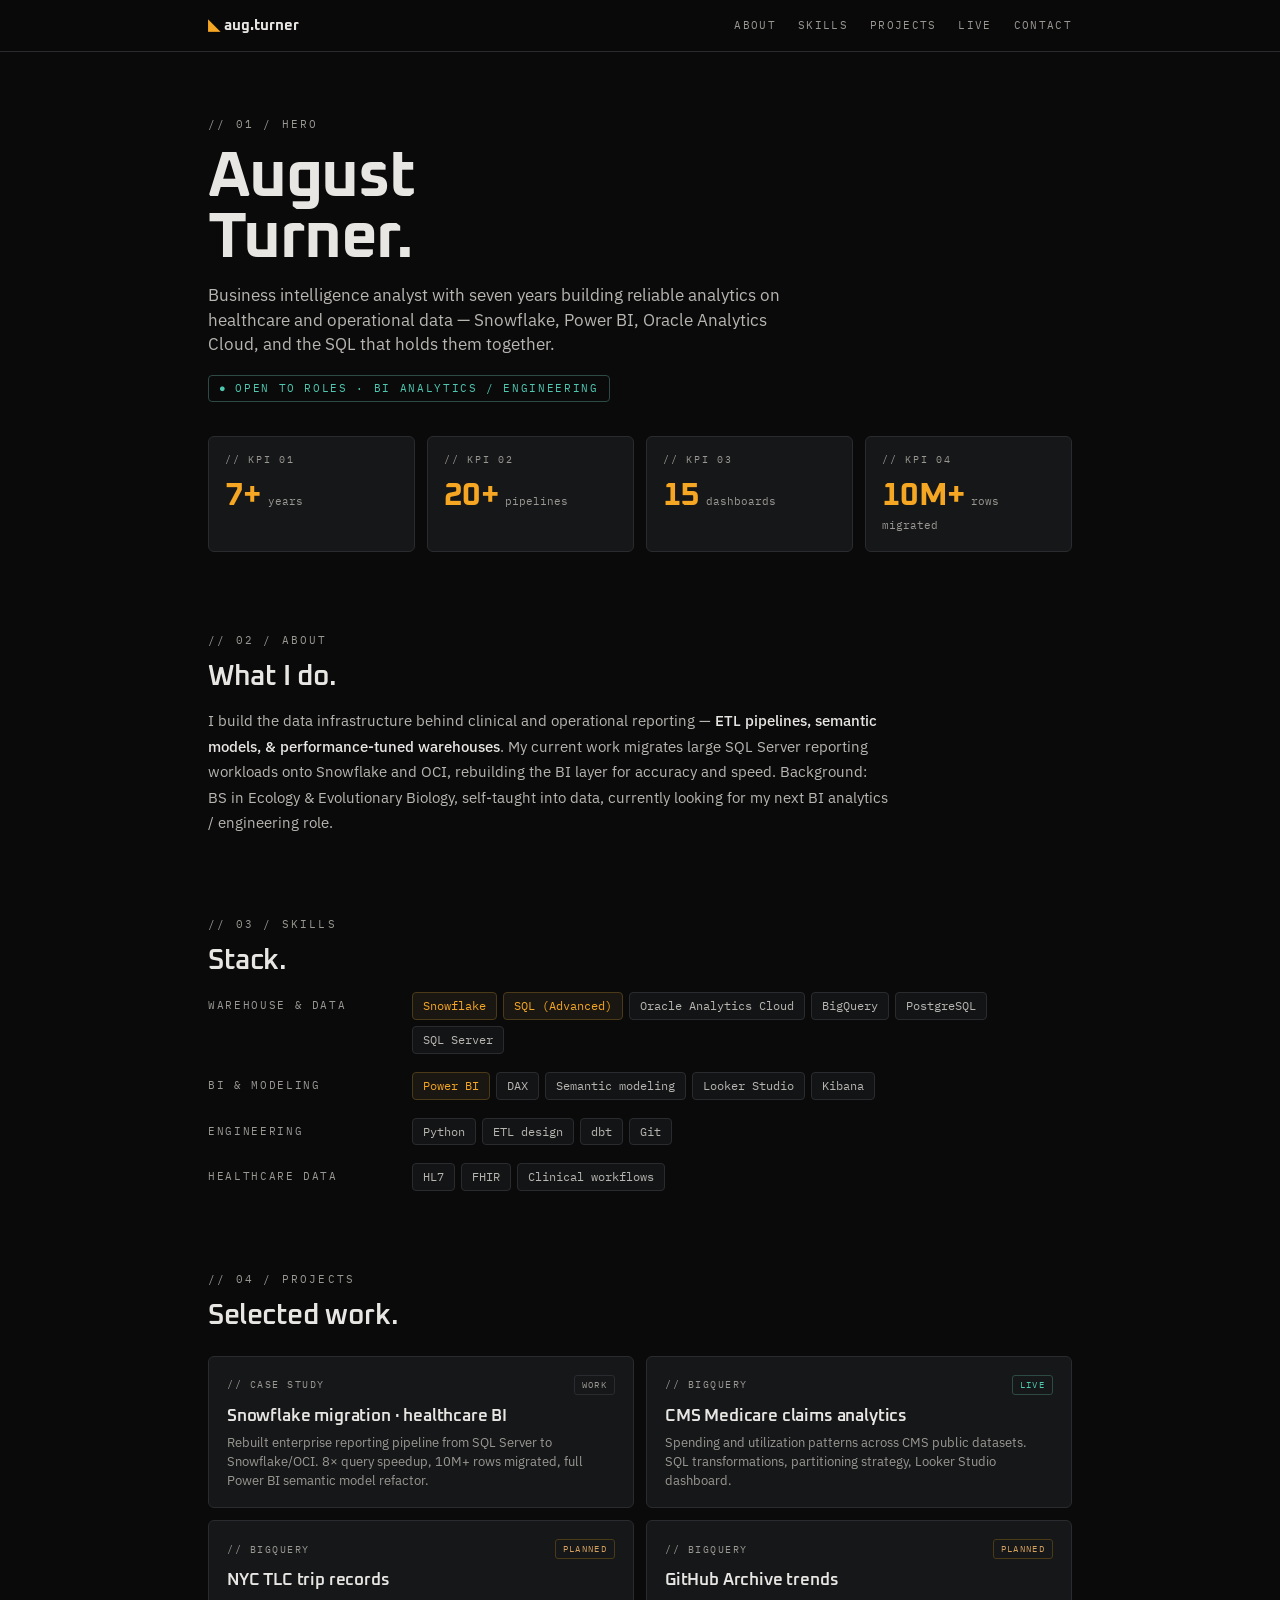
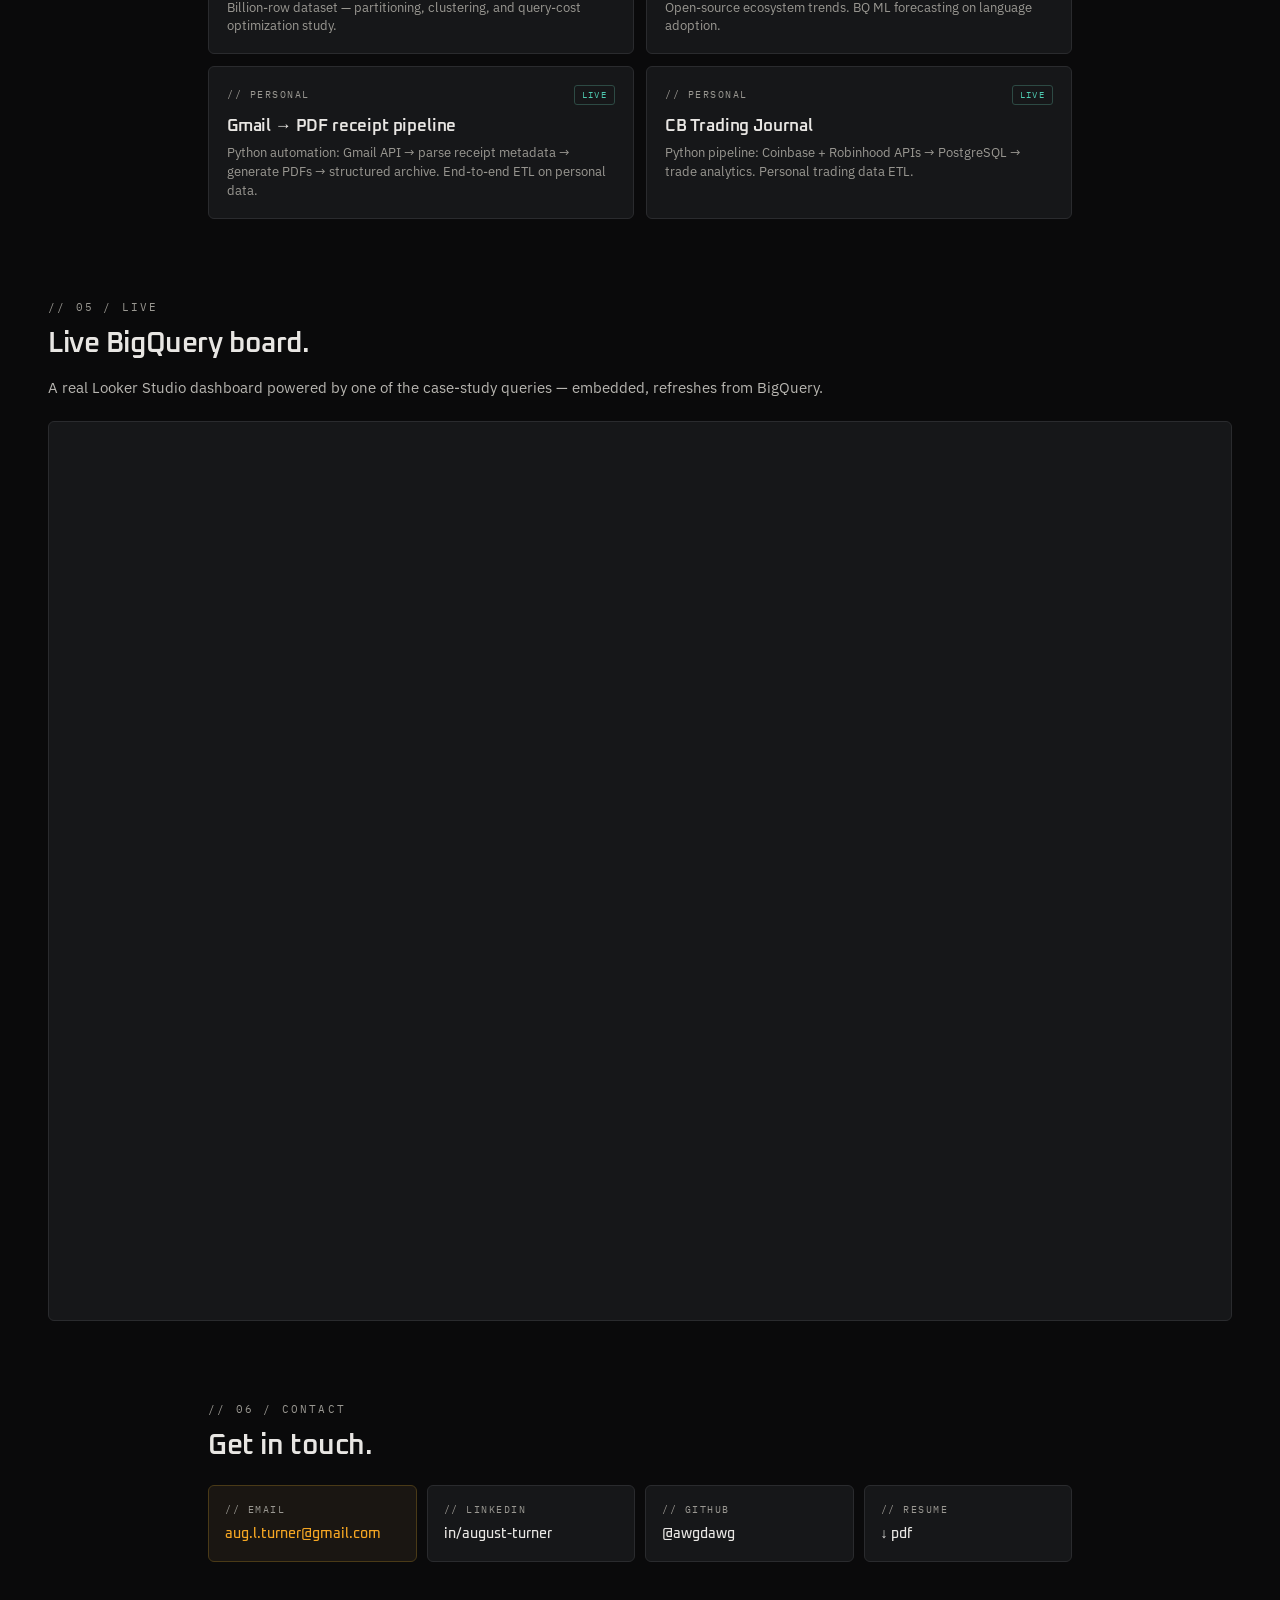
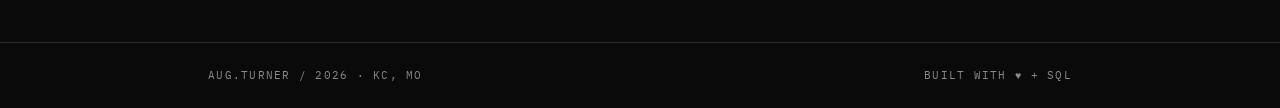
==== commit da736805: "Allow live-section prose to fill container width (single-line wrap fix)" ====
--- a/index.html
+++ b/index.html
@@ -133,7 +133,7 @@
     <section id="live" class="container section">
   <div class="section-label">// 05 / live</div>
   <h2 class="section-title">Live BigQuery board.</h2>
-  <p class="prose" style="margin-bottom: 20px;">A real Looker Studio dashboard powered by one of the case-study queries — embedded, refreshes from BigQuery.</p>
+  <p class="prose" style="margin-bottom: 20px; max-width: none;">A real Looker Studio dashboard powered by one of the case-study queries — embedded, refreshes from BigQuery.</p>
   <div class="bq-embed" id="bq-embed">
     <iframe src="https://datastudio.google.com/embed/reporting/e620b108-dee9-4f15-923f-5cb0d60b7331/page/rAQzF"
             style="width:100%;height:100%;border:0;"
--- a/assets/styles.css
+++ b/assets/styles.css
@@ -306,11 +306,16 @@
 .badge.work { color: var(--text-dim); border-color: var(--border); }
 
 /* ===== BigQuery Embed ===== */
+#live.container { max-width: 1240px; }
+
 .bq-embed {
   background: var(--surface);
   border: 1px solid var(--border);
   border-radius: 6px;
-  height: 320px;
+  width: 100%;
+  max-width: 1200px;
+  height: 900px;
+  margin: 0 auto;
   overflow: hidden;
 }
 /* When live, replace .bq-placeholder with:
@@ -397,7 +402,7 @@
 
   .footer-inner { flex-direction: column; gap: 6px; text-align: center; }
   .section-title { font-size: 22px; }
-  .bq-embed { height: 240px; }
+  .bq-embed { height: 500px; }
 }
 
 @media (max-width: 480px) {
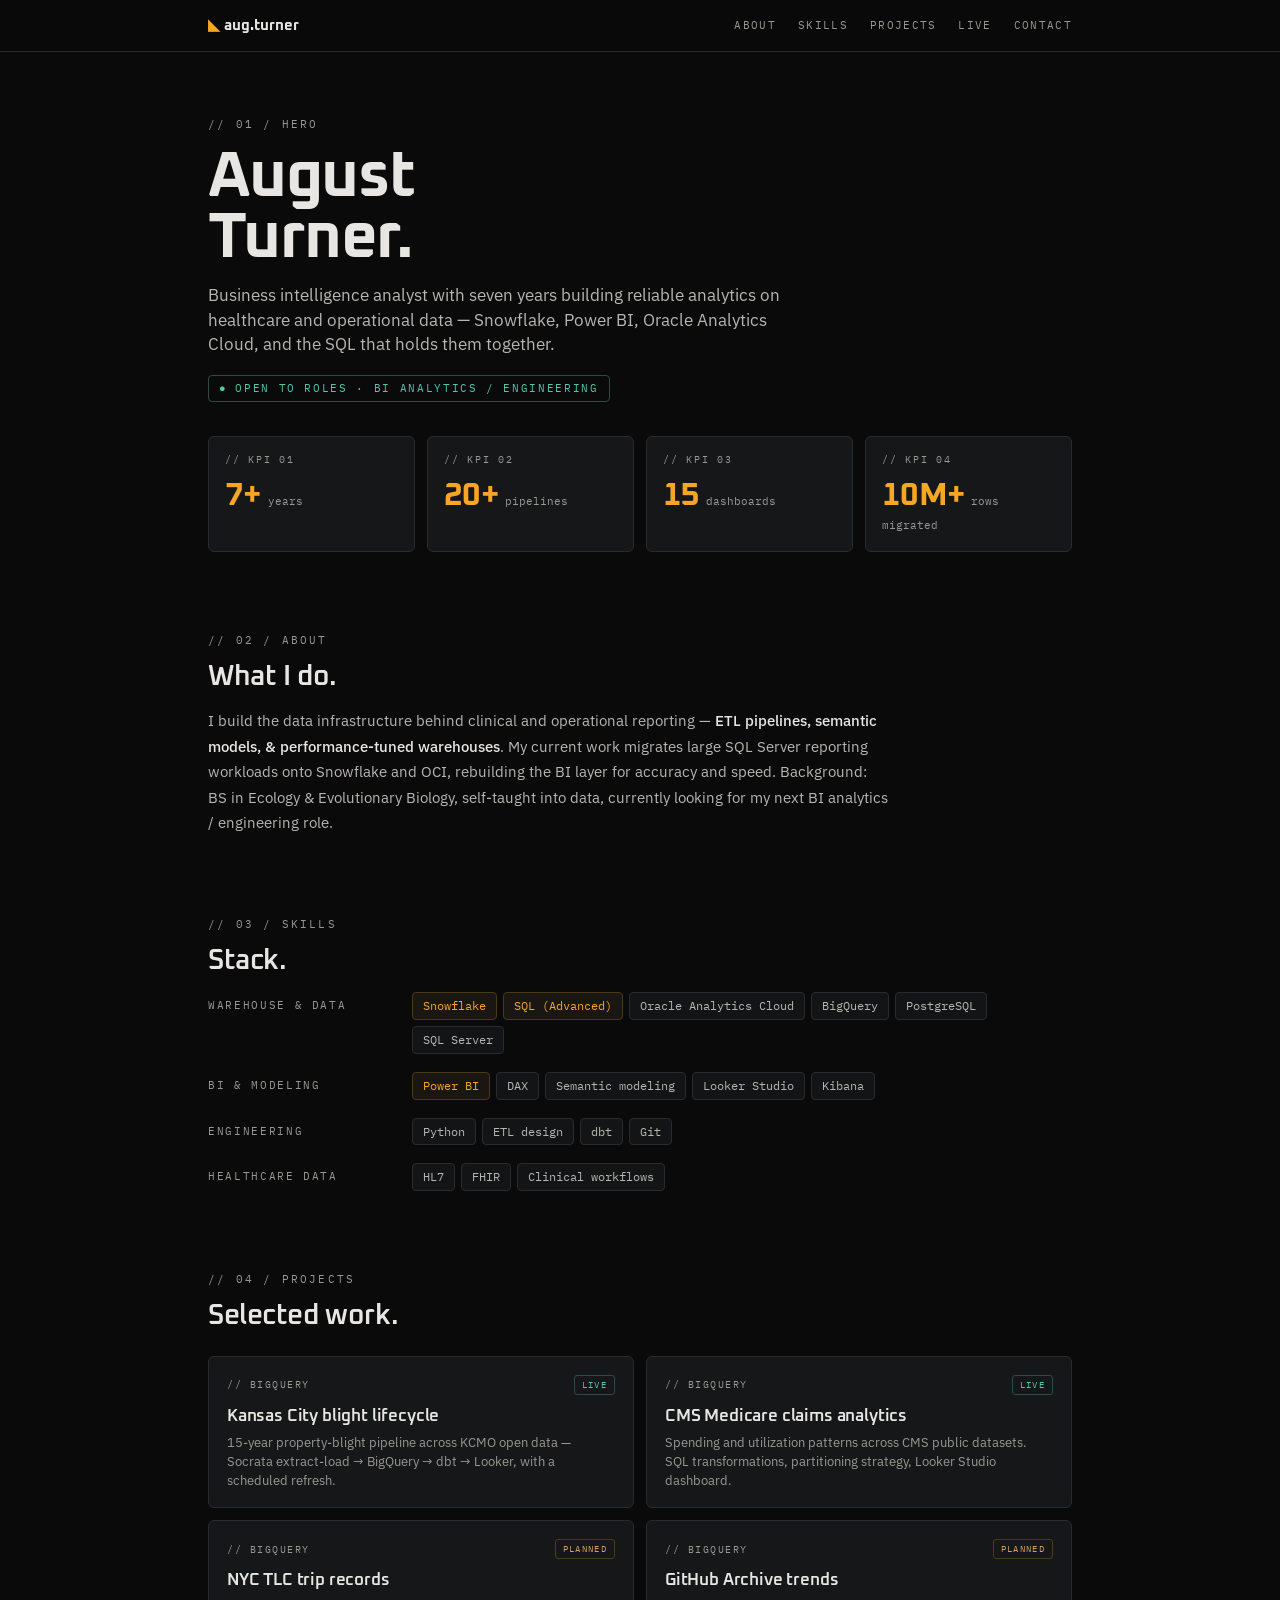
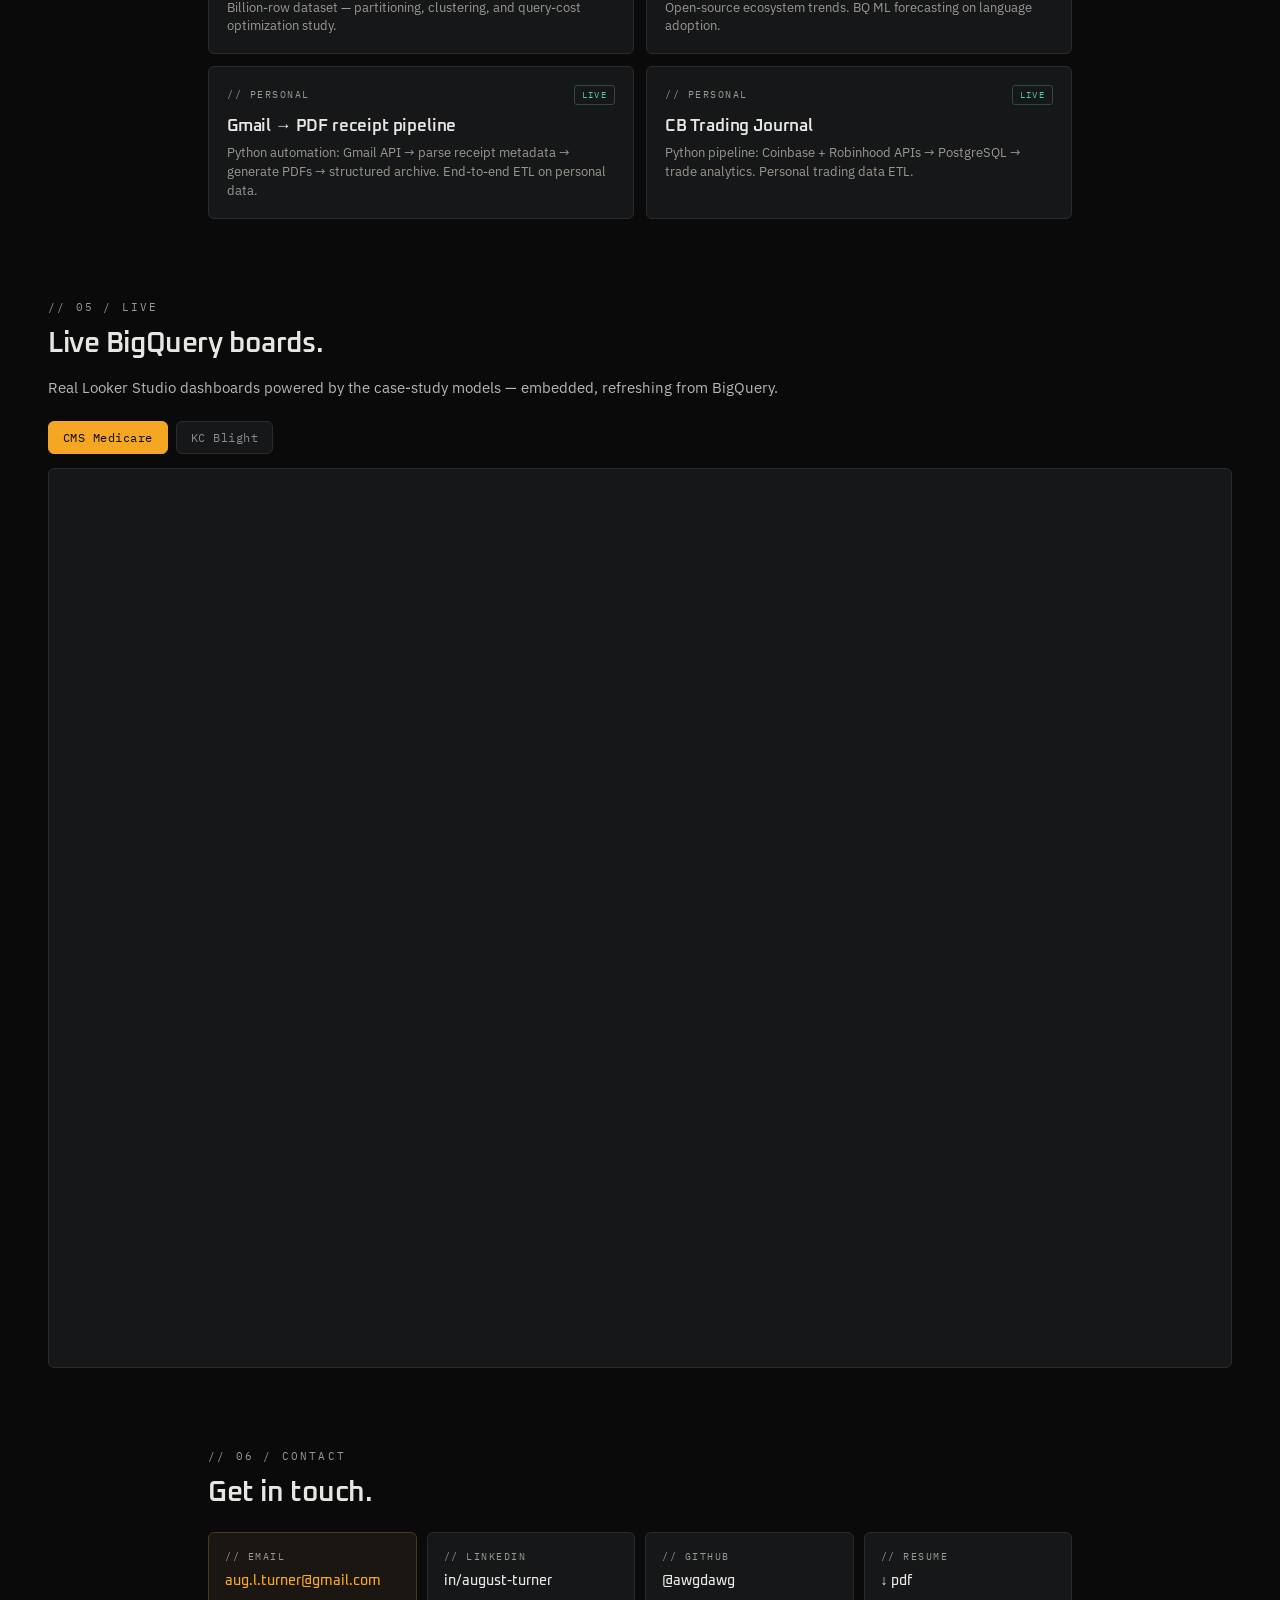
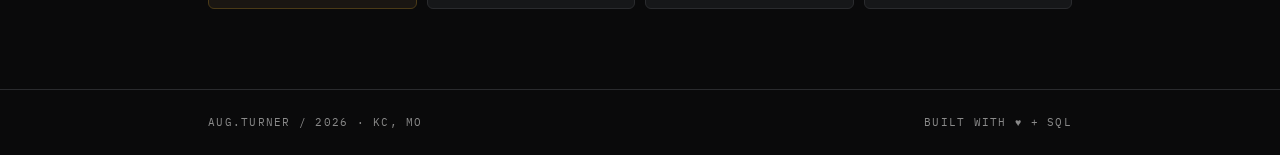
==== commit d77d296d: "Integrate KC Blight: replace Snowflake card, tabbed live board, case study Snowflake card -> KC Blig" ====
--- a/index.html
+++ b/index.html
@@ -98,10 +98,10 @@
   <div class="section-label">// 04 / projects</div>
   <h2 class="section-title">Selected work.</h2>
   <div class="proj-grid">
-    <a class="proj" href="projects/snowflake-migration.html">
-      <div class="proj-top"><span>// case study</span><span class="badge work">work</span></div>
-      <h3 class="proj-title">Snowflake migration · healthcare BI</h3>
-      <p class="proj-desc">Rebuilt enterprise reporting pipeline from SQL Server to Snowflake/OCI. 8× query speedup, 10M+ rows migrated, full Power BI semantic model refactor.</p>
+    <a class="proj" href="projects/kc-blight.html">
+      <div class="proj-top"><span>// bigquery</span><span class="badge live">live</span></div>
+      <h3 class="proj-title">Kansas City blight lifecycle</h3>
+      <p class="proj-desc">15-year property-blight pipeline across KCMO open data — Socrata extract-load → BigQuery → dbt → Looker, with a scheduled refresh.</p>
     </a>
     <a class="proj" href="projects/cms-medicare.html">
       <div class="proj-top"><span>// bigquery</span><span class="badge live">live</span></div>
@@ -132,13 +132,24 @@
 </section>
     <section id="live" class="container section">
   <div class="section-label">// 05 / live</div>
-  <h2 class="section-title">Live BigQuery board.</h2>
-  <p class="prose" style="margin-bottom: 20px; max-width: none;">A real Looker Studio dashboard powered by one of the case-study queries — embedded, refreshes from BigQuery.</p>
-  <div class="bq-embed" id="bq-embed">
+  <h2 class="section-title">Live BigQuery boards.</h2>
+  <p class="prose" style="margin-bottom: 20px; max-width: none;">Real Looker Studio dashboards powered by the case-study models — embedded, refreshing from BigQuery.</p>
+  <div class="bq-tabs" role="tablist">
+    <button class="bq-tab active" role="tab" aria-selected="true" data-target="bq-cms">CMS Medicare</button>
+    <button class="bq-tab" role="tab" aria-selected="false" data-target="bq-blight">KC Blight</button>
+  </div>
+  <div class="bq-embed bq-panel active" id="bq-cms">
     <iframe src="https://datastudio.google.com/embed/reporting/e620b108-dee9-4f15-923f-5cb0d60b7331/page/rAQzF"
             style="width:100%;height:100%;border:0;"
             loading="lazy"
             title="CMS Medicare cost-payment gap dashboard"
+            allowfullscreen></iframe>
+  </div>
+  <div class="bq-embed bq-panel" id="bq-blight">
+    <iframe data-src="KC_BLIGHT_EMBED_URL"
+            style="width:100%;height:100%;border:0;"
+            loading="lazy"
+            title="Kansas City blight lifecycle dashboard"
             allowfullscreen></iframe>
   </div>
 </section>
--- a/assets/styles.css
+++ b/assets/styles.css
@@ -318,6 +318,28 @@
   margin: 0 auto;
   overflow: hidden;
 }
+.bq-tabs { display: flex; gap: 8px; margin-bottom: 14px; }
+.bq-tab {
+  font-family: var(--font-mono);
+  font-size: 12px;
+  letter-spacing: 0.04em;
+  color: var(--text-faint);
+  background: var(--surface);
+  border: 1px solid var(--border);
+  border-radius: 6px;
+  padding: 8px 14px;
+  cursor: pointer;
+  transition: color 0.15s, border-color 0.15s, background 0.15s;
+}
+.bq-tab:hover { color: var(--text); }
+.bq-tab.active {
+  color: var(--bg);
+  background: var(--accent);
+  border-color: var(--accent);
+}
+.bq-panel { display: none; }
+.bq-panel.active { display: block; }
+
 /* When live, replace .bq-placeholder with:
    <iframe src="LOOKER_STUDIO_PUBLIC_URL" style="width:100%;height:100%;border:0;" loading="lazy"></iframe>
 */
